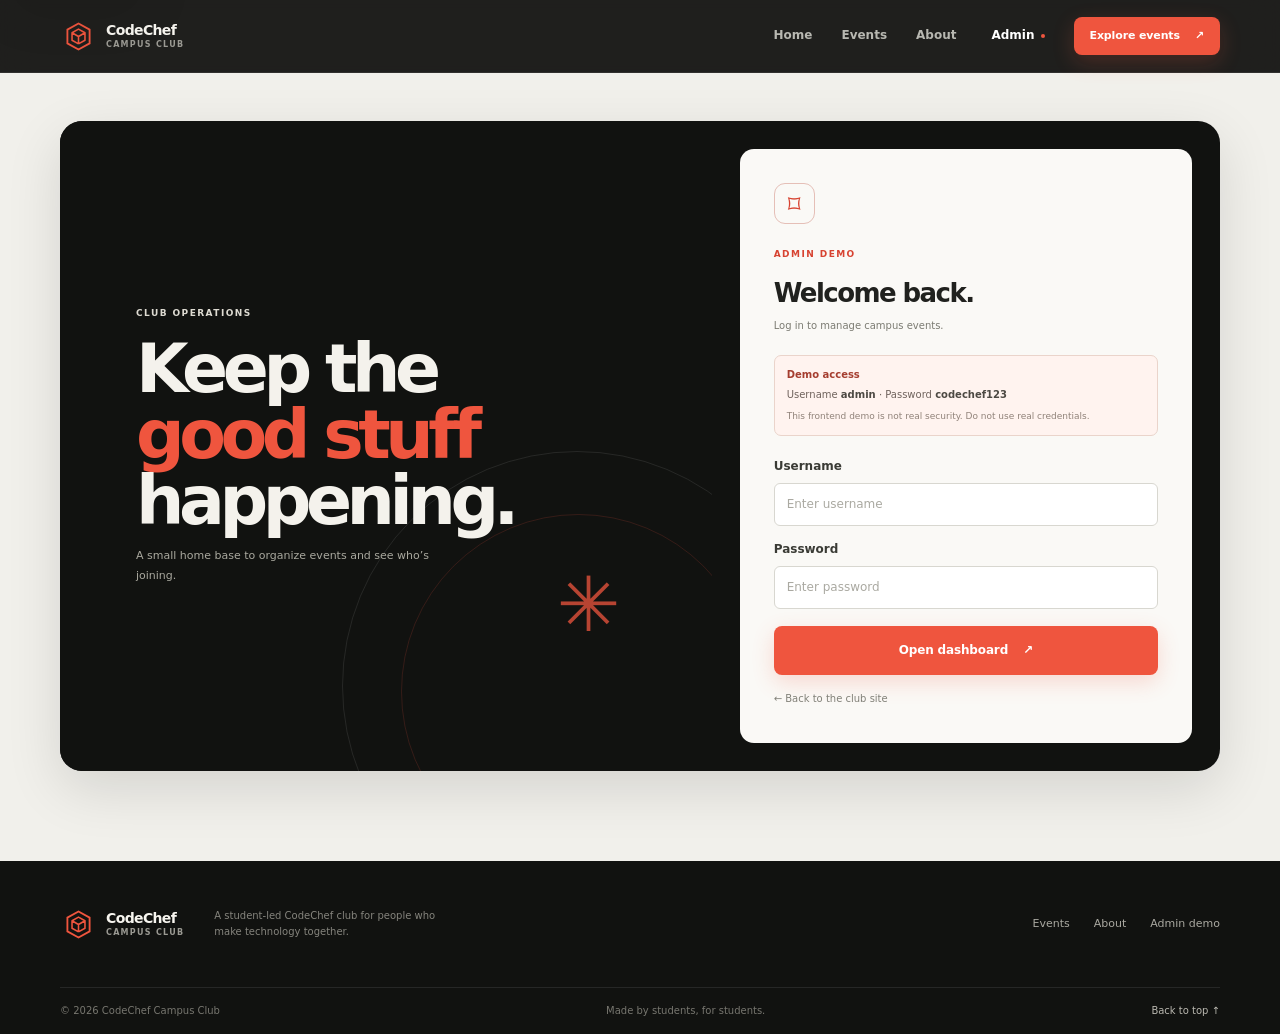
==== admin.html @ 692e419b "Everything Done" ====
<!doctype html>
<html lang="en">
  <head>
    <meta charset="utf-8" />
    <meta name="viewport" content="width=device-width, initial-scale=1" />
    <meta name="theme-color" content="#111210" />
    <meta name="description" content="Frontend demo dashboard for managing campus club events and registrations." />
    <title>Admin demo — CodeChef Campus Club</title>
    <link rel="stylesheet" href="style.css" />
    <script src="script.js" defer></script>
  </head>
  <body data-page="admin">
    <a class="skip-link" href="#main">Skip to content</a>
    <header class="site-header">
      <nav class="nav-shell" aria-label="Main navigation">
        <a class="brand" href="index.html" aria-label="CodeChef Campus Club home"><span class="brand-symbol" aria-hidden="true"><svg viewBox="0 0 40 40" fill="none"><path d="M8 12.5 20 6l12 6.5v15L20 34l-12-6.5v-15Z" stroke="currentColor" stroke-width="2"/><path d="m13 16 7-4 7 4-7 4-7-4Zm0 0v8l7 4m7-12v8l-7 4m0-8v8" stroke="currentColor" stroke-width="1.7" stroke-linejoin="round"/></svg></span><span class="brand-name">CodeChef<span>Campus Club</span></span></a>
        <button class="menu-toggle" type="button" aria-label="Open navigation" aria-expanded="false" aria-controls="primary-nav"><span></span><span></span></button>
        <div class="nav-menu" id="primary-nav"><a class="nav-link" href="index.html">Home</a><a class="nav-link" href="events.html">Events</a><a class="nav-link" href="index.html#about">About</a><a class="nav-link nav-admin" href="admin.html" aria-current="page">Admin</a><a class="button button-small button-red" href="events.html">Explore events <span aria-hidden="true">↗</span></a></div>
      </nav>
    </header>

    <main id="main" class="admin-main">
      <section class="admin-login page-width" id="admin-login">
        <div class="login-art"><span class="eyebrow">CLUB OPERATIONS</span><h1>Keep the<br /><em>good stuff</em><br />happening.</h1><p>A small home base to organize events and see who’s joining.</p><div class="login-outline" aria-hidden="true">✳</div></div>
        <div class="login-card"><span class="login-lock" aria-hidden="true">⌑</span><span class="eyebrow eyebrow-light">ADMIN DEMO</span><h2>Welcome back.</h2><p>Log in to manage campus events.</p><div class="demo-note"><strong>Demo access</strong><span>Username <b>admin</b> · Password <b>codechef123</b></span><small>This frontend demo is not real security. Do not use real credentials.</small></div><form id="admin-login-form" novalidate><div class="form-field"><label for="admin-username">Username</label><input id="admin-username" name="username" type="text" autocomplete="username" placeholder="Enter username" required aria-describedby="admin-username-error" /><small class="field-error" id="admin-username-error"></small></div><div class="form-field"><label for="admin-password">Password</label><input id="admin-password" name="password" type="password" autocomplete="current-password" placeholder="Enter password" required aria-describedby="admin-password-error" /><small class="field-error" id="admin-password-error"></small></div><div class="login-error" id="login-error" role="alert" hidden>Those details don’t match. Try the demo credentials above.</div><button class="button button-red form-submit" type="submit">Open dashboard <span aria-hidden="true">↗</span></button></form><a class="login-back" href="index.html">← Back to the club site</a></div>
      </section>

      <section class="dashboard page-width" id="admin-dashboard" hidden>
        <div class="dashboard-top"><div><span class="eyebrow">CLUB OPERATIONS / 01</span><h1>Dashboard<span class="dashboard-period">.</span></h1><p>Events and registrations stay in this browser.</p></div><button class="button button-outline logout-button" type="button" id="logout-button">Log out <span aria-hidden="true">↗</span></button></div>
        <div class="stat-cards" id="dashboard-stats"><article class="stat-card"><span>Total events</span><strong data-stat="events">0</strong><i>↗</i></article><article class="stat-card"><span>Total registrations</span><strong data-stat="registrations">0</strong><i>◉</i></article><article class="stat-card"><span>Upcoming events</span><strong data-stat="upcoming">0</strong><i>◷</i></article><article class="stat-card stat-card-featured"><span>Featured event</span><strong data-stat="featured">None</strong><i>✳</i></article></div>

        <section class="admin-panel event-editor-panel" aria-labelledby="event-editor-title"><div class="panel-heading"><div><span class="eyebrow eyebrow-light">EVENT BUILDER</span><h2 id="event-editor-title">Add an event<span>.</span></h2><p>Give the next club idea a date and a place.</p></div><span class="panel-index">01 / 02</span></div><form id="event-form" novalidate><input type="hidden" id="editing-event-id" /><div class="event-form-grid"><div class="form-field"><label for="event-name">Event name <span>*</span></label><input id="event-name" name="name" type="text" maxlength="80" placeholder="e.g. CodeSprint 2026" required aria-describedby="event-name-error" /><small class="field-error" id="event-name-error"></small></div><div class="form-field"><label for="event-category">Category <span>*</span></label><select id="event-category" name="category" required aria-describedby="event-category-error"><option value="">Choose a category</option><option value="Coding">Coding</option><option value="Hackathon">Hackathon</option><option value="Workshop">Workshop</option><option value="Competition">Competition</option><option value="Seminar">Seminar</option><option value="Other">Other</option></select><small class="field-error" id="event-category-error"></small></div><div class="form-field"><label for="event-date">Date <span>*</span></label><input id="event-date" name="date" type="date" required aria-describedby="event-date-error" /><small class="field-error" id="event-date-error"></small></div><div class="form-field"><label for="event-time">Time <span>*</span></label><input id="event-time" name="time" type="text" maxlength="50" placeholder="10:00 AM – 1:00 PM" required aria-describedby="event-time-error" /><small class="field-error" id="event-time-error"></small></div><div class="form-field event-field-wide"><label for="event-venue">Venue <span>*</span></label><input id="event-venue" name="venue" type="text" maxlength="100" placeholder="e.g. Innovation Lab, Block B" required aria-describedby="event-venue-error" /><small class="field-error" id="event-venue-error"></small></div><div class="form-field event-field-wide"><label for="event-description">Description <span>*</span></label><textarea id="event-description" name="description" rows="3" maxlength="360" placeholder="What will students learn, build or experience?" required aria-describedby="event-description-error"></textarea><small class="field-error" id="event-description-error"></small></div></div><label class="checkbox-field" for="event-featured"><input id="event-featured" name="featured" type="checkbox" /><span class="fake-check" aria-hidden="true"></span><span><strong>Feature this event</strong><small>Give it a spotlight on the homepage.</small></span></label><div class="editor-actions"><button class="button button-red" id="event-submit-button" type="submit">Add event <span aria-hidden="true">↗</span></button><button class="button button-muted" id="cancel-edit-button" type="button" hidden>Cancel edit</button></div></form></section>

        <section class="admin-panel management-panel" aria-labelledby="manage-events-title"><div class="panel-heading panel-heading-row"><div><span class="eyebrow eyebrow-light">UP NEXT</span><h2 id="manage-events-title">Events<span>.</span></h2></div><span class="panel-index">02 / 02</span></div><div class="management-list" id="admin-event-list"></div></section>

        <section class="admin-panel registrations-panel" aria-labelledby="registrations-title"><div class="panel-heading panel-heading-row"><div><span class="eyebrow eyebrow-light">THE PEOPLE SHOWING UP</span><h2 id="registrations-title">Registrations<span>.</span></h2></div><span class="panel-index" id="registration-total">0 STUDENTS</span></div><div class="registration-filters"><div class="search-field admin-search"><span aria-hidden="true">⌕</span><label class="visually-hidden" for="registration-search">Search students and registrations</label><input id="registration-search" type="search" placeholder="Name, email, college, event or ID" autocomplete="off" /></div><div class="select-field"><label class="visually-hidden" for="registration-event-filter">Filter registrations by event</label><select id="registration-event-filter"><option value="all">All events</option></select></div></div><div class="table-scroll"><table class="registration-table"><thead><tr><th>Registration ID</th><th>Student</th><th>Email</th><th>College</th><th>Year</th><th>Phone</th><th>Event</th><th>Registered</th></tr></thead><tbody id="registration-rows"></tbody></table><div class="table-empty" id="registration-empty" hidden></div></div></section>
      </section>
    </main>

    <dialog class="confirm-dialog" id="delete-dialog" aria-labelledby="delete-title"><span class="dialog-alert-mark" aria-hidden="true">!</span><span class="eyebrow eyebrow-light">TAKE A MOMENT</span><h2 id="delete-title">Delete this event?</h2><p id="delete-description">Are you sure you want to delete this event?</p><div class="dialog-actions"><button class="button button-muted" type="button" data-cancel-delete>Cancel</button><button class="button button-red" type="button" id="confirm-delete">Delete event</button></div></dialog>
    <footer class="site-footer"><div class="page-width footer-main"><a class="brand" href="index.html"><span class="brand-symbol" aria-hidden="true"><svg viewBox="0 0 40 40" fill="none"><path d="M8 12.5 20 6l12 6.5v15L20 34l-12-6.5v-15Z" stroke="currentColor" stroke-width="2"/><path d="m13 16 7-4 7 4-7 4-7-4Zm0 0v8l7 4m7-12v8l-7 4m0-8v8" stroke="currentColor" stroke-width="1.7" stroke-linejoin="round"/></svg></span><span class="brand-name">CodeChef<span>Campus Club</span></span></a><p>A student-led CodeChef club for people who make technology together.</p><div class="footer-links"><a href="events.html">Events</a><a href="index.html#about">About</a><a href="admin.html">Admin demo</a></div></div><div class="page-width footer-bottom"><span>© <span data-current-year>2026</span> CodeChef Campus Club</span><span>Made by students, for students.</span><a href="#main">Back to top ↑</a></div></footer>
    <div class="toast" id="toast" role="status" aria-live="polite" hidden></div>
  </body>
</html>
---- style.css ----
:root {
  --bg: #f1f0eb;
  --paper: #faf9f6;
  --white: #fffefa;
  --ink: #111210;
  --ink-soft: #1b1c19;
  --ink-card: #22231f;
  --text: #20211e;
  --muted: #787970;
  --muted-light: #a6a59e;
  --line: #ddddd5;
  --line-dark: rgba(255, 255, 255, .12);
  --red: #ef553e;
  --red-dark: #d74331;
  --red-pale: #fae8e3;
  --green: #75ae77;
  --radius-sm: 8px;
  --radius-md: 14px;
  --radius-lg: 22px;
  --radius-pill: 999px;
  --space-1: 8px;
  --space-2: 16px;
  --space-3: 24px;
  --space-4: 40px;
  --space-5: 64px;
  --shadow: 0 18px 55px rgba(10, 12, 10, .12);
  --transition: 180ms ease;
  --width: 1160px;
  --font: "Inter", "Aptos", "Segoe UI", system-ui, -apple-system, BlinkMacSystemFont, sans-serif;
}

*,
*::before,
*::after { box-sizing: border-box; }

html { scroll-behavior: smooth; scroll-padding-top: 86px; }
body { min-width: 320px; margin: 0; overflow-x: hidden; background: var(--bg); color: var(--text); font-family: var(--font); font-size: 14px; line-height: 1.65; -webkit-font-smoothing: antialiased; text-rendering: optimizeLegibility; }
button, input, select, textarea { font: inherit; }
button, a { -webkit-tap-highlight-color: transparent; }
a { color: inherit; text-decoration: none; }
button { color: inherit; }
svg { display: block; max-width: 100%; }
::selection { background: rgba(239,85,62,.22); }
[hidden] { display: none !important; }

.page-width { width: min(var(--width), calc(100% - 64px)); margin-inline: auto; }
.visually-hidden { position: absolute; width: 1px; height: 1px; overflow: hidden; clip: rect(0,0,0,0); white-space: nowrap; clip-path: inset(50%); }
.skip-link { position: fixed; z-index: 200; top: 10px; left: 10px; padding: 10px 14px; transform: translateY(-150%); border-radius: var(--radius-sm); background: var(--white); color: var(--ink); box-shadow: var(--shadow); }
.skip-link:focus { transform: translateY(0); }

.site-header { position: sticky; z-index: 100; top: 0; border-bottom: 1px solid rgba(255,255,255,.08); background: rgba(17,18,16,.94); color: var(--white); backdrop-filter: blur(16px); -webkit-backdrop-filter: blur(16px); }
.nav-shell { display: flex; width: min(var(--width), calc(100% - 64px)); height: 72px; align-items: center; justify-content: space-between; margin-inline: auto; }
.brand { display: inline-flex; flex: 0 0 auto; align-items: center; gap: 9px; }
.brand-symbol { display: grid; width: 37px; height: 37px; place-items: center; color: var(--red); }
.brand-symbol svg { width: 100%; height: 100%; }
.brand-name { display: flex; flex-direction: column; color: #f7f5ef; font-size: 14px; font-weight: 760; letter-spacing: -.045em; line-height: 1.03; }
.brand-name span { margin-top: 4px; color: #9b9a93; font-size: 8px; font-weight: 580; letter-spacing: .16em; text-transform: uppercase; }
.nav-menu { display: flex; align-items: center; gap: 29px; }
.nav-link { color: #b8b8b1; font-size: 11px; font-weight: 590; transition: color var(--transition); }
.nav-link:hover, .nav-link[aria-current="page"] { color: #fff; }
.nav-link[aria-current="page"]::after { display: inline-block; width: 4px; height: 4px; margin-left: 6px; border-radius: 50%; background: var(--red); content: ""; vertical-align: middle; }
.menu-toggle { display: none; }
.nav-admin { margin-left: 6px; }

.button { display: inline-flex; min-height: 49px; align-items: center; justify-content: center; gap: 15px; padding: 0 19px; border: 1px solid transparent; border-radius: var(--radius-sm); cursor: pointer; font-size: 11px; font-weight: 720; letter-spacing: -.012em; transition: transform var(--transition), background var(--transition), border-color var(--transition), box-shadow var(--transition), color var(--transition); }
.button:hover { transform: translateY(-2px); }
.button:active { transform: translateY(0); }
.button:focus-visible, a:focus-visible, .menu-toggle:focus-visible, .dialog-close:focus-visible { outline: 3px solid rgba(239,85,62,.55); outline-offset: 4px; }
.button-red { background: var(--red); color: #fff; box-shadow: 0 7px 22px rgba(239,85,62,.2); }
.button-red:hover { background: #fb624a; box-shadow: 0 10px 25px rgba(239,85,62,.3); }
.button-outline { border-color: rgba(255,255,255,.25); background: transparent; color: #f9f7f1; }
.button-outline:hover { border-color: rgba(255,255,255,.55); background: rgba(255,255,255,.06); }
.button-small { min-height: 38px; padding-inline: 15px; font-size: 10px; }
.button-muted { border-color: #d9d7cf; background: #f0efe9; color: #45463f; }
.button-muted:hover { border-color: #b7b5ac; background: #e9e7e0; }
.button-danger-ghost { border-color: #e5c5bd; background: transparent; color: #b33b2c; }
.button-danger-ghost:hover { border-color: #cf6958; background: #fff4f1; }

.home-hero { position: relative; min-height: 640px; overflow: hidden; background: var(--ink); color: #f8f7f1; }
.hero-grid { position: absolute; inset: 0; opacity: .19; background-image: linear-gradient(rgba(255,255,255,.045) 1px, transparent 1px), linear-gradient(90deg, rgba(255,255,255,.045) 1px, transparent 1px); background-size: 54px 54px; mask-image: linear-gradient(90deg, #000, #000 60%, transparent 93%); }
.hero-aura { position: absolute; top: 4%; right: -8%; width: 670px; height: 670px; border-radius: 50%; background: radial-gradient(circle, rgba(239,85,62,.13), transparent 68%); pointer-events: none; }
.hero-content { position: relative; z-index: 1; display: grid; min-height: 590px; grid-template-columns: 1.05fr .95fr; align-items: center; gap: 25px; padding-top: 54px; padding-bottom: 70px; }
.hero-copy { max-width: 590px; }
.eyebrow { display: inline-flex; align-items: center; gap: 9px; color: #dedbd2; font-size: 9px; font-weight: 740; letter-spacing: .16em; line-height: 1.5; text-transform: uppercase; }
.eyebrow i, .pulse-dot, .selected-label i { width: 7px; height: 7px; flex: 0 0 auto; border-radius: 50%; background: var(--red); box-shadow: 0 0 0 4px rgba(239,85,62,.13); }
.eyebrow-light { color: var(--red-dark); }
.home-hero h1, .page-hero h1 { margin: 22px 0 18px; font-size: clamp(62px, 7.7vw, 91px); font-weight: 760; letter-spacing: -.083em; line-height: .94; }
.home-hero h1 em, .page-hero h1 em, .register-aside h1 em, .login-art h1 em, .registration-success h2 em { color: var(--red); font-style: normal; }
.hero-copy > p { max-width: 450px; margin: 0; color: #aaa9a2; font-size: 14px; line-height: 1.85; }
.hero-actions { display: flex; flex-wrap: wrap; gap: 10px; margin-top: 27px; }
.hero-meta { display: flex; flex-wrap: wrap; gap: 22px; margin-top: 36px; color: #88877f; font-size: 9px; }
.hero-meta span { display: inline-flex; align-items: center; gap: 9px; }
.pulse-dot { width: 5px; height: 5px; box-shadow: none; }
.hero-visual { position: relative; display: grid; min-height: 450px; place-items: center; }
.visual-orbit { position: absolute; border: 1px solid rgba(255,255,255,.09); border-radius: 50%; transform: rotate(-23deg); }
.orbit-a { width: 440px; height: 265px; }.orbit-b { width: 530px; height: 330px; border-color: rgba(255,255,255,.05); transform: rotate(18deg); }
.visual-core { position: relative; display: grid; width: 218px; height: 218px; place-items: center; border: 1px solid rgba(255,255,255,.14); border-radius: 50%; background: radial-gradient(circle at 45% 42%, #292a25, #181916 67%); box-shadow: 0 35px 90px rgba(0,0,0,.28), 0 0 48px rgba(239,85,62,.06); }
.core-ring { position: absolute; inset: 15px; border: 1px dashed rgba(255,255,255,.14); border-radius: 50%; }
.core-cube { width: 118px; color: #a8a69e; }
.visual-label { position: absolute; z-index: 2; display: inline-flex; align-items: center; gap: 8px; padding: 9px 12px; border: 1px solid rgba(255,255,255,.13); border-radius: 5px; background: rgba(25,26,23,.92); color: #d0cec6; font-size: 8px; font-weight: 700; letter-spacing: .12em; }
.label-top { top: 13%; left: 10%; }.label-bottom { right: 6%; bottom: 14%; }
.label-dot { width: 6px; height: 6px; border-radius: 50%; background: var(--green); }
.label-icon { color: var(--red); font-size: 15px; }
.visual-code { position: absolute; color: #e88b78; font-family: ui-monospace, SFMono-Regular, Consolas, monospace; font-size: 9px; }
.code-one { top: 27%; right: 2%; transform: rotate(7deg); }.code-two { bottom: 25%; left: 5%; color: #8f9c85; transform: rotate(-8deg); }
.hero-foot { position: absolute; right: 0; bottom: 0; left: 0; display: flex; min-height: 49px; align-items: center; justify-content: space-between; border-top: 1px solid rgba(255,255,255,.1); color: #85847d; font-size: 8px; letter-spacing: .09em; }
.hero-foot a { color: #d1cfc8; letter-spacing: normal; }.hero-foot a span { margin-left: 8px; color: var(--red); }

.section-light { background: var(--bg); }
.section-dark { background: #171815; color: #f3f1eb; }
.home-intro { padding: 105px 0 83px; }
.intro-layout { display: grid; grid-template-columns: .9fr 1.1fr; gap: clamp(60px, 11vw, 145px); }
.intro-heading h2, .section-heading h2, .join-layout h2 { margin: 18px 0 0; font-size: clamp(42px, 5vw, 61px); font-weight: 735; letter-spacing: -.072em; line-height: 1.03; }
.intro-heading h2 span, .section-heading h2 span, .join-layout h2 span { color: #9b9a92; }
.intro-copy > p { margin: 0 0 14px; color: #65665e; font-size: 13px; line-height: 1.9; }
.text-link { display: inline-flex; align-items: center; gap: 10px; margin-top: 11px; color: var(--text); font-size: 10px; font-weight: 730; transition: gap var(--transition), color var(--transition); }
.text-link:hover { gap: 14px; color: var(--red-dark); }.text-link span { color: var(--red); font-size: 14px; }
.values-row { display: grid; grid-template-columns: repeat(3,1fr); margin-top: 70px; border-top: 1px solid var(--line); }
.values-row > div { position: relative; display: flex; min-height: 93px; flex-direction: column; justify-content: center; padding-left: 48px; }
.values-row > div + div { border-left: 1px solid var(--line); }
.value-number { position: absolute; top: 23px; left: 0; color: var(--red-dark); font-family: ui-monospace, SFMono-Regular, Consolas, monospace; font-size: 9px; }
.values-row > div + div .value-number { left: 23px; }
.values-row strong { font-size: 12px; font-weight: 700; }.values-row > div > span:last-child { color: var(--muted); font-size: 9px; }

.home-events { padding: 104px 0 88px; }
.section-heading { display: flex; align-items: flex-end; justify-content: space-between; gap: 25px; margin-bottom: 43px; }
.section-heading h2 { margin-bottom: 0; }.section-heading h2 span { color: #8f8f86; }
.text-link-light { margin-bottom: 7px; color: #eae8e1; }.text-link-light:hover { color: #fff; }
.featured-event { display: grid; min-height: 324px; grid-template-columns: .72fr 1.28fr; overflow: hidden; border: 1px solid rgba(255,255,255,.13); border-radius: var(--radius-lg); background: #20211d; }
.featured-art { position: relative; display: grid; min-height: 280px; place-items: center; overflow: hidden; background: #282923; }
.featured-art::before, .featured-art::after { position: absolute; width: 290px; height: 290px; border: 1px solid rgba(255,255,255,.08); border-radius: 50%; content: ""; }
.featured-art::after { width: 210px; height: 210px; border-color: rgba(239,85,62,.25); }
.featured-art-kicker { position: absolute; z-index: 2; top: 29px; left: 29px; color: #afaea6; font-size: 8px; font-weight: 720; letter-spacing: .14em; line-height: 1.6; }
.featured-art-symbol { position: relative; z-index: 1; color: var(--red); font-family: ui-monospace, SFMono-Regular, Consolas, monospace; font-size: 68px; font-weight: 450; letter-spacing: -.12em; }
.featured-art-date { position: absolute; right: 24px; bottom: 22px; color: #9e9c94; font-size: 8px; font-weight: 680; letter-spacing: .13em; }
.featured-copy { align-self: center; padding: 33px clamp(24px, 4vw, 52px); }
.featured-copy > .eyebrow { color: #e87867; font-size: 8px; }.category-pill { display: inline-flex; align-items: center; min-height: 22px; padding: 0 9px; border: 1px solid rgba(239,85,62,.26); border-radius: var(--radius-pill); background: rgba(239,85,62,.08); color: #f0806e; font-size: 8px; font-weight: 720; letter-spacing: .04em; }
.featured-copy > .category-pill { margin-left: 5px; vertical-align: 1px; }
.featured-copy h3 { margin: 14px 0 7px; color: #f5f3ed; font-size: clamp(24px, 3vw, 34px); font-weight: 720; letter-spacing: -.06em; line-height: 1.1; }
.featured-copy > p { max-width: 520px; margin: 0; color: #a9a89f; font-size: 11px; line-height: 1.8; }
.featured-facts { display: flex; flex-wrap: wrap; gap: 21px 35px; margin: 20px 0 20px; }
.featured-facts span { display: flex; flex-direction: column; gap: 3px; }.featured-facts small { color: #88877e; font-size: 7px; font-weight: 700; letter-spacing: .13em; }.featured-facts strong { color: #e3e1d9; font-size: 9px; font-weight: 600; }
.featured-copy .button { min-height: 42px; }
.events-grid { display: grid; grid-template-columns: repeat(3, minmax(0,1fr)); gap: 16px; }
.home-events .events-grid { margin-top: 18px; }
.event-card { display: flex; min-width: 0; min-height: 278px; flex-direction: column; padding: 21px; border: 1px solid var(--line-dark); border-radius: var(--radius-md); background: var(--ink-card); transition: transform var(--transition), border-color var(--transition), box-shadow var(--transition); }
.event-card:hover { transform: translateY(-4px); border-color: rgba(239,85,62,.48); box-shadow: 0 14px 35px rgba(0,0,0,.16); }
.event-card-top { display: flex; align-items: flex-start; justify-content: space-between; gap: 12px; }
.event-date-block { display: flex; min-width: 37px; flex-direction: column; align-items: flex-start; color: #e5e3dc; line-height: 1.05; }
.event-date-block strong { font-size: 19px; font-weight: 730; letter-spacing: -.06em; }.event-date-block small { margin-top: 4px; color: #a2a097; font-size: 8px; font-weight: 700; letter-spacing: .12em; }
.event-card h3 { margin: 20px 0 7px; color: #f2f0e9; font-size: 16px; font-weight: 680; letter-spacing: -.035em; }
.event-card > p { display: -webkit-box; overflow: hidden; margin: 0; color: #aaa99f; font-size: 11px; line-height: 1.7; -webkit-box-orient: vertical; -webkit-line-clamp: 3; }
.event-card-info { display: flex; flex-direction: column; gap: 6px; margin-top: auto; padding-top: 17px; color: #a5a39b; font-size: 10px; }
.event-card-info span { display: inline-flex; min-width: 0; align-items: center; gap: 7px; overflow-wrap: anywhere; }.event-card-info i { color: #e77c6b; font-size: 12px; font-style: normal; }
.event-card-actions { display: flex; align-items: center; justify-content: space-between; gap: 12px; margin-top: 15px; padding-top: 12px; border-top: 1px solid rgba(255,255,255,.1); }
.card-link, .card-register { display: inline-flex; align-items: center; gap: 7px; padding: 0; border: 0; background: none; color: #c2c0b9; cursor: pointer; font-size: 9px; font-weight: 650; transition: color var(--transition); }
.card-link:hover { color: #fff; }.card-link span, .card-register span { color: var(--red); font-size: 12px; }.card-register { color: #f17c68; }.card-register:hover { color: #ff9b8a; }
.events-bottom { display: flex; align-items: center; justify-content: space-between; margin-top: 28px; color: #88877f; font-size: 9px; }.events-bottom a { color: #e4e1d9; font-weight: 650; }.events-bottom a span { margin-left: 6px; color: var(--red); }
.empty-state { display: flex; min-height: 190px; grid-column: 1 / -1; flex-direction: column; align-items: center; justify-content: center; padding: 28px; border: 1px dashed rgba(255,255,255,.17); border-radius: var(--radius-md); color: #eeeae2; text-align: center; }
.empty-state > span { margin-bottom: 8px; color: var(--red); font-size: 24px; }.empty-state strong { font-size: 13px; font-weight: 700; }.empty-state p { max-width: 390px; margin: 5px 0 0; color: #9c9a92; font-size: 10px; }
.section-light .empty-state { border-color: var(--line); color: var(--text); }.section-light .empty-state p { color: var(--muted); }

.join-section { position: relative; overflow: hidden; padding: 91px 0; }
.join-layout { position: relative; display: grid; grid-template-columns: 1fr .75fr 115px; align-items: center; gap: 50px; }
.join-layout h2 { font-size: clamp(38px, 4.5vw, 54px); }.join-layout > div:nth-child(2) p { max-width: 340px; margin: 0 0 19px; color: #6e6f67; font-size: 11px; line-height: 1.9; }.join-layout .button { min-height: 42px; }
.join-mark { display: grid; width: 92px; height: 92px; place-items: center; border: 1px solid #d8d6ce; border-radius: 50%; color: var(--red); font-size: 43px; }

.site-footer { background: #111210; color: #efede7; }
.footer-main { display: flex; min-height: 126px; align-items: center; gap: 22px; padding-block: 26px; }
.footer-main > p { max-width: 250px; margin: 0 0 0 8px; color: #85847d; font-size: 9px; }
.footer-links { display: flex; gap: 24px; margin-left: auto; }.footer-links a { color: #aaa9a1; font-size: 9px; transition: color var(--transition); }.footer-links a:hover { color: #fff; }
.footer-bottom { display: flex; min-height: 47px; align-items: center; justify-content: space-between; gap: 15px; border-top: 1px solid rgba(255,255,255,.09); color: #77766f; font-size: 8px; }.footer-bottom a { color: #bab8b0; }

.page-hero { position: relative; isolation: isolate; display: flex; min-height: 335px; align-items: center; justify-content: space-between; gap: 30px; overflow: hidden; color: #f7f5ef; }
.page-hero::before { position: absolute; z-index: -1; inset: 0 auto 0 50%; width: 100vw; transform: translateX(-50%); background: var(--ink); content: ""; }
.page-hero > div:first-child { max-width: 650px; padding-block: 49px; }
.page-hero h1 { margin: 15px 0 11px; font-size: clamp(52px, 7vw, 75px); }.page-hero > div:first-child > p { max-width: 420px; margin: 0; color: #aaa9a2; font-size: 12px; line-height: 1.8; }
.page-hero-side { display: flex; align-items: center; gap: 13px; padding-right: 10px; color: #898880; font-size: 8px; font-weight: 700; letter-spacing: .13em; line-height: 1.5; }
.hero-side-mark { color: var(--red); font-size: 37px; }
.events-page-content { min-height: 520px; padding: 38px 0 104px; }
.filter-bar, .registration-filters { display: flex; align-items: center; gap: 11px; margin-bottom: 22px; }
.search-field, .select-field { display: flex; min-width: 0; min-height: 44px; align-items: center; gap: 10px; padding: 0 13px; border: 1px solid #dbd9d2; border-radius: var(--radius-sm); background: #fbfaf7; transition: border-color var(--transition), box-shadow var(--transition); }
.search-field:focus-within, .select-field:focus-within { border-color: var(--red); box-shadow: 0 0 0 3px rgba(239,85,62,.11); }
.search-field > span { color: #828178; font-size: 19px; line-height: 1; }
.search-field input { width: 100%; min-width: 0; border: 0; outline: 0; background: transparent; color: var(--text); font-size: 11px; }.search-field input::placeholder { color: #96958d; }
.select-field { padding-right: 10px; }.select-field select { min-width: 144px; border: 0; outline: 0; background: transparent; color: #44453e; cursor: pointer; font-size: 11px; }
.filter-bar > .search-field { width: min(420px, 100%); }.result-count { margin-left: auto; color: #85847c; font-size: 9px; }
.events-page-grid { gap: 16px; }.events-page-grid .event-card { min-height: 302px; border-color: #dedcd5; background: var(--white); box-shadow: 0 6px 20px rgba(20,20,17,.025); }.events-page-grid .event-card:hover { border-color: rgba(239,85,62,.55); box-shadow: 0 14px 35px rgba(20,20,17,.08); }
.events-page-grid .event-card h3 { color: var(--text); }.events-page-grid .event-card > p { color: #73746c; }.events-page-grid .event-date-block { color: var(--text); }.events-page-grid .event-date-block small { color: #838279; }.events-page-grid .category-pill { border-color: #f1c9c1; background: #fff3ef; color: #b54737; }.events-page-grid .event-card-info { color: #77786f; }.events-page-grid .event-card-info i { color: var(--red-dark); }.events-page-grid .event-card-actions { border-color: #e9e7e1; }.events-page-grid .card-link { color: #55564e; }.events-page-grid .card-link:hover { color: var(--red-dark); }.events-page-grid .card-register { color: var(--red-dark); }

.event-dialog, .confirm-dialog { width: min(550px, calc(100% - 32px)); max-height: min(88vh, 760px); overflow: auto; padding: 34px; border: 1px solid rgba(255,255,255,.13); border-radius: var(--radius-lg); background: #20211d; color: #f3f1eb; box-shadow: var(--shadow); }
.event-dialog[open], .confirm-dialog[open] { animation: dialog-in 170ms ease both; }
.event-dialog::backdrop, .confirm-dialog::backdrop { background: rgba(10,11,10,.72); backdrop-filter: blur(3px); }
@keyframes dialog-in { from { opacity: 0; transform: translateY(9px) scale(.99); } to { opacity: 1; transform: translateY(0) scale(1); } }
.dialog-close { position: sticky; top: 0; float: right; display: grid; width: 34px; height: 34px; place-items: center; margin: -13px -12px 4px 12px; border: 1px solid rgba(255,255,255,.15); border-radius: 50%; background: #292a25; color: #eee; cursor: pointer; font-size: 21px; line-height: 1; }
.event-dialog .category-pill { clear: both; }.event-dialog h2 { clear: both; margin: 13px 0 8px; font-size: 31px; font-weight: 720; letter-spacing: -.06em; line-height: 1.12; }.dialog-event-description { margin: 0; color: #aaa99f; font-size: 11px; line-height: 1.8; }.dialog-facts { display: grid; gap: 13px; margin: 24px 0; padding-block: 19px; border-block: 1px solid rgba(255,255,255,.12); }.dialog-facts span { display: flex; justify-content: space-between; gap: 15px; }.dialog-facts small { color: #88877e; font-size: 8px; font-weight: 700; letter-spacing: .12em; }.dialog-facts strong { color: #e6e4dd; font-size: 10px; font-weight: 600; text-align: right; }

.register-main { min-height: 740px; padding: 55px 0 83px; background: var(--ink); color: #f6f4ee; }
.register-layout { display: grid; grid-template-columns: .8fr 1.2fr; align-items: start; gap: clamp(43px, 8vw, 104px); }
.register-aside { padding-top: 8px; }.back-link { display: inline-flex; align-items: center; gap: 9px; margin-bottom: 36px; color: #aaa9a1; font-size: 9px; }.back-link:hover { color: #fff; }.back-link span { color: var(--red); font-size: 13px; }
.register-aside h1 { margin: 17px 0 12px; font-size: clamp(55px, 6vw, 74px); font-weight: 750; letter-spacing: -.08em; line-height: .96; }.register-aside > p { max-width: 300px; margin: 0; color: #aaa9a1; font-size: 12px; }
.selected-event { margin-top: 34px; padding: 19px; border: 1px solid rgba(255,255,255,.13); border-radius: var(--radius-md); background: rgba(255,255,255,.035); }.selected-label { display: flex; align-items: center; gap: 8px; margin-bottom: 13px; color: #aaa79f; font-size: 7px; font-weight: 740; letter-spacing: .12em; }.selected-label i { width: 5px; height: 5px; box-shadow: none; }.selected-event .category-pill { margin-bottom: 1px; }.selected-event h2 { margin: 10px 0 6px; font-size: 19px; font-weight: 690; letter-spacing: -.04em; line-height: 1.2; }.selected-event > p { margin: 0; color: #aaa99f; font-size: 9px; line-height: 1.75; }.selected-fact { display: flex; justify-content: space-between; gap: 12px; margin-top: 12px; padding-top: 10px; border-top: 1px solid rgba(255,255,255,.1); }.selected-fact span { color: #85847c; font-size: 7px; font-weight: 700; letter-spacing: .1em; }.selected-fact strong { color: #e1dfd7; font-size: 8px; font-weight: 580; text-align: right; }
.local-note { display: flex; align-items: flex-start; gap: 10px; margin-top: 17px; color: #b2afa6; }.local-note > span { color: var(--red); }.local-note p { margin: 0; color: #89877f; font-size: 8px; line-height: 1.7; }.event-skeleton { height: 250px; border-radius: 8px; background: linear-gradient(110deg,rgba(255,255,255,.02),rgba(255,255,255,.065),rgba(255,255,255,.02)); background-size: 200% 100%; animation: shimmer 1.2s ease-in-out infinite; }
@keyframes shimmer { to { background-position: -200% 0; } }
.register-form-panel { padding: 34px clamp(22px, 4.1vw, 48px); border: 1px solid #e7e5de; border-radius: var(--radius-lg); background: var(--paper); color: var(--text); box-shadow: 0 25px 80px rgba(0,0,0,.2); }.form-panel-heading { margin-bottom: 27px; }.form-panel-heading h2 { margin: 8px 0 3px; font-size: clamp(23px, 3vw, 30px); font-weight: 735; letter-spacing: -.058em; }.form-panel-heading > p { margin: 0; color: #77786f; font-size: 10px; }
.field-row { display: grid; grid-template-columns: repeat(2,minmax(0,1fr)); gap: 13px; }.form-field { min-width: 0; margin-bottom: 14px; }.form-field label { display: block; margin-bottom: 6px; color: #3a3b35; font-size: 10px; font-weight: 700; }.form-field label span { color: var(--red-dark); }
.form-field input, .form-field select, .form-field textarea { display: block; width: 100%; min-height: 43px; padding: 0 12px; border: 1px solid #d8d7d0; border-radius: 6px; outline: 0; background: #fff; color: #282923; font-size: 11px; transition: border-color var(--transition), box-shadow var(--transition), background var(--transition); }.form-field textarea { min-height: 82px; padding-block: 10px; resize: vertical; }.form-field input::placeholder, .form-field textarea::placeholder { color: #aaa9a1; }.form-field select { padding-right: 27px; cursor: pointer; }.form-field input:focus, .form-field select:focus, .form-field textarea:focus { border-color: var(--red); box-shadow: 0 0 0 3px rgba(239,85,62,.12); }.form-field .field-invalid { border-color: #b63c30; background: #fffafa; }.field-error { display: block; margin-top: 4px; color: #af352a; font-size: 9px; line-height: 1.4; }.field-error:empty { display: none; }
.form-submit { width: 100%; margin-top: 3px; }.form-footnote { margin: 11px 0 0; color: #898980; font-size: 8px; line-height: 1.6; text-align: center; }.form-top-error, .login-error { margin: -9px 0 13px; padding: 9px 11px; border: 1px solid #e4bdb5; border-radius: 6px; background: #fff2ee; color: #a33629; font-size: 9px; }
.missing-event { padding: 17px 2px; }.missing-event h2 { margin: 12px 0 7px; font-size: 24px; letter-spacing: -.055em; line-height: 1.05; }.missing-event p { color: #aaa99f; font-size: 10px; }.missing-event .button { margin-top: 10px; }
.registration-success { animation: success-in 360ms ease both; }.success-check { display: grid; width: 45px; height: 45px; margin-bottom: 19px; place-items: center; border-radius: 50%; background: #e4f0e2; color: #458048; font-size: 23px; font-weight: 700; }.registration-success h2 { margin: 10px 0 7px; font-size: clamp(37px, 5vw, 54px); font-weight: 745; letter-spacing: -.07em; line-height: .98; }.registration-success h2 em { color: #88877e; }.success-lede { margin: 0; color: #72736b; font-size: 10px; }.success-ticket { margin: 23px 0 18px; padding: 17px; border: 1px solid #deddd5; border-radius: var(--radius-md); background: #fff; }.ticket-heading { display: flex; align-items: center; justify-content: space-between; gap: 10px; color: #818178; font-size: 7px; font-weight: 730; letter-spacing: .12em; }.confirmed-label { color: #568254; }.ticket-id { display: block; margin-top: 5px; color: var(--red-dark); font-family: ui-monospace, SFMono-Regular, Consolas, monospace; font-size: 24px; letter-spacing: .05em; }.ticket-rule { height: 1px; margin: 14px 0; background: repeating-linear-gradient(90deg,#e4e2db 0 5px,transparent 5px 9px); }.ticket-row { display: flex; justify-content: space-between; gap: 15px; margin-top: 9px; color: #83837a; font-size: 8px; }.ticket-row strong { max-width: 70%; overflow-wrap: anywhere; color: #33342f; font-size: 9px; font-weight: 680; text-align: right; }
@keyframes success-in { from { opacity: 0; transform: translateY(11px); } to { opacity: 1; transform: translateY(0); } }

.admin-main { min-height: 700px; padding: 48px 0 90px; background: var(--bg); }
.admin-login { display: grid; min-height: 585px; grid-template-columns: 1fr .78fr; overflow: hidden; border-radius: var(--radius-lg); background: var(--ink); color: #f4f2ec; box-shadow: var(--shadow); }
.login-art { position: relative; display: flex; min-height: 540px; flex-direction: column; justify-content: center; overflow: hidden; padding: clamp(32px, 6vw, 76px); background: var(--ink); }.login-art::before { position: absolute; right: -100px; bottom: -150px; width: 470px; height: 470px; border: 1px solid rgba(255,255,255,.09); border-radius: 50%; content: ""; }.login-art::after { position: absolute; right: -44px; bottom: -98px; width: 355px; height: 355px; border: 1px solid rgba(239,85,62,.16); border-radius: 50%; content: ""; }.login-art h1 { position: relative; z-index: 1; margin: 16px 0 12px; font-size: clamp(48px, 5.8vw, 68px); font-weight: 750; letter-spacing: -.08em; line-height: .97; }.login-art > p { position: relative; z-index: 1; max-width: 295px; margin: 0; color: #aaa99f; font-size: 11px; line-height: 1.8; }.login-outline { position: absolute; right: 14%; bottom: 16%; color: rgba(239,85,62,.75); font-size: 76px; }
.login-card { align-self: center; margin: 28px; padding: 34px; border-radius: var(--radius-md); background: var(--paper); color: var(--text); }.login-lock { display: grid; width: 41px; height: 41px; margin-bottom: 17px; place-items: center; border: 1px solid #e5bfb7; border-radius: 11px; color: var(--red-dark); font-size: 25px; }.login-card h2 { margin: 8px 0 3px; font-size: 26px; font-weight: 730; letter-spacing: -.06em; }.login-card > p { margin: 0; color: #7b7b72; font-size: 9px; }.demo-note { display: flex; flex-direction: column; gap: 3px; margin: 21px 0; padding: 11px 12px; border: 1px solid #ead4cb; border-radius: 7px; background: #fff3ef; color: #6f625c; font-size: 8px; }.demo-note strong { color: #a53d2f; font-size: 8px; }.demo-note b { color: #4d4943; font-weight: 700; }.demo-note small { margin-top: 3px; color: #908279; font-size: 7px; }.login-back { display: inline-block; margin-top: 16px; color: #818078; font-size: 8px; }.login-back:hover { color: var(--red-dark); }

.dashboard { padding-top: 14px; }.dashboard-top { display: flex; align-items: flex-end; justify-content: space-between; gap: 20px; margin-bottom: 27px; }.dashboard-top h1 { margin: 7px 0 1px; font-size: 44px; font-weight: 745; letter-spacing: -.07em; line-height: 1; }.dashboard-period, .panel-heading h2 span { color: var(--red); }.dashboard-top p { margin: 0; color: #77786f; font-size: 10px; }.logout-button { min-height: 37px; border-color: #d5d3cb; color: #42433d; font-size: 9px; }.logout-button:hover { border-color: #a9a69d; background: #e6e4dd; }
.stat-cards { display: grid; grid-template-columns: repeat(4,1fr); gap: 12px; margin-bottom: 18px; }.stat-card { position: relative; display: flex; min-height: 111px; flex-direction: column; justify-content: center; padding: 18px; border: 1px solid #e1dfd7; border-radius: var(--radius-md); background: var(--white); }.stat-card > span { color: #72736a; font-size: 9px; font-weight: 630; }.stat-card > strong { max-width: calc(100% - 28px); margin-top: 4px; overflow: hidden; color: #262722; font-size: 29px; font-weight: 730; letter-spacing: -.065em; text-overflow: ellipsis; white-space: nowrap; }.stat-card > i { position: absolute; top: 17px; right: 17px; color: var(--red-dark); font-size: 14px; font-style: normal; }.stat-card-featured > strong { font-size: 14px; letter-spacing: -.025em; }
.admin-panel { margin-top: 16px; padding: 27px; border: 1px solid #e0ded7; border-radius: var(--radius-md); background: var(--white); }.panel-heading { display: flex; align-items: flex-start; justify-content: space-between; gap: 20px; margin-bottom: 22px; }.panel-heading h2 { margin: 5px 0 2px; font-size: 23px; font-weight: 720; letter-spacing: -.06em; }.panel-heading > div > p { margin: 0; color: #77786f; font-size: 9px; }.panel-heading .eyebrow { font-size: 7px; }.panel-index { padding-top: 5px; color: #898980; font-family: ui-monospace, SFMono-Regular, Consolas, monospace; font-size: 8px; letter-spacing: .08em; }.panel-heading-row { align-items: center; margin-bottom: 18px; }.panel-heading-row h2 { margin-bottom: 0; }.panel-heading-row .panel-index { align-self: flex-start; }
.event-form-grid { display: grid; grid-template-columns: repeat(2,minmax(0,1fr)); gap: 0 15px; }.event-field-wide { grid-column: 1 / -1; }.checkbox-field { display: inline-flex; align-items: center; gap: 10px; margin: 1px 0 17px; cursor: pointer; }.checkbox-field input { position: absolute; width: 1px; height: 1px; opacity: 0; }.fake-check { display: grid; width: 17px; height: 17px; flex: 0 0 auto; place-items: center; border: 1px solid #c8c6be; border-radius: 4px; background: white; }.checkbox-field input:checked + .fake-check { border-color: var(--red); background: var(--red); }.checkbox-field input:checked + .fake-check::after { width: 8px; height: 5px; border-bottom: 2px solid white; border-left: 2px solid white; content: ""; transform: translateY(-1px) rotate(-45deg); }.checkbox-field input:focus-visible + .fake-check { outline: 3px solid rgba(239,85,62,.25); outline-offset: 2px; }.checkbox-field > span:last-child { display: flex; flex-direction: column; }.checkbox-field strong { color: #3e3f38; font-size: 9px; }.checkbox-field small { color: #828279; font-size: 8px; }.editor-actions { display: flex; align-items: center; gap: 9px; }.editor-actions .button { min-height: 42px; }.management-list { border-top: 1px solid #e7e5de; }.manage-event-row { display: grid; grid-template-columns: 45px minmax(0,1fr) auto; align-items: center; gap: 15px; padding: 15px 0; border-bottom: 1px solid #e7e5de; }.manage-event-date .event-date-block { color: var(--text); }.manage-event-date .event-date-block small { color: #77776f; }.manage-event-title { display: flex; flex-wrap: wrap; align-items: center; gap: 9px; }.manage-event-title h3 { margin: 0; font-size: 11px; font-weight: 710; }.featured-mini { color: var(--red-dark); font-size: 7px; font-weight: 730; letter-spacing: .08em; }.manage-event-main > p { display: flex; flex-wrap: wrap; align-items: center; gap: 8px; margin: 5px 0 0; color: #77786f; font-size: 8px; }.manage-event-main .category-pill { min-height: 18px; border-color: #efccc4; background: #fff4f0; color: #a64638; font-size: 7px; }.manage-event-actions { display: flex; gap: 6px; }.manage-event-actions .button { min-height: 31px; padding-inline: 10px; font-size: 8px; }
.registration-filters { margin-bottom: 14px; }.registration-filters > .search-field { width: min(390px,100%); }.registration-filters .select-field { margin-left: auto; }.registration-filters select { min-width: 180px; }.table-scroll { width: 100%; overflow-x: auto; border: 1px solid #e5e3dc; border-radius: 8px; }.registration-table { width: 100%; min-width: 950px; border-collapse: collapse; text-align: left; }.registration-table th { padding: 11px 12px; background: #f0efe9; color: #72736a; font-size: 8px; font-weight: 730; letter-spacing: .08em; text-transform: uppercase; white-space: nowrap; }.registration-table td { padding: 11px 12px; border-top: 1px solid #edebe5; color: #585950; font-size: 9px; white-space: nowrap; }.registration-table td strong { color: #292a25; font-weight: 680; }.registration-code { color: var(--red-dark); font-family: ui-monospace, SFMono-Regular, Consolas, monospace; font-weight: 680; }.table-empty { display: grid; min-height: 105px; place-items: center; padding: 20px; color: #797a71; font-size: 9px; text-align: center; }
.confirm-dialog { width: min(420px, calc(100% - 32px)); padding: 31px; }.dialog-alert-mark { display: grid; width: 35px; height: 35px; margin-bottom: 16px; place-items: center; border: 1px solid rgba(239,85,62,.35); border-radius: 50%; background: rgba(239,85,62,.1); color: #f17a66; font-weight: 700; }.confirm-dialog .eyebrow { color: #e67b68; font-size: 7px; }.confirm-dialog h2 { margin: 7px 0; font-size: 22px; letter-spacing: -.05em; }.confirm-dialog > p { color: #aaa99f; font-size: 9px; line-height: 1.7; }.dialog-actions { display: flex; justify-content: flex-end; gap: 8px; margin-top: 21px; }.confirm-dialog .button-muted { border-color: rgba(255,255,255,.17); background: transparent; color: #ddd; }.confirm-dialog .button-muted:hover { background: rgba(255,255,255,.08); }.confirm-dialog .button-red { min-height: 39px; }

.toast { position: fixed; z-index: 300; right: 22px; bottom: 22px; max-width: min(400px, calc(100% - 32px)); padding: 13px 16px; transform: translateY(12px); border: 1px solid rgba(255,255,255,.12); border-radius: 9px; background: #22231f; color: #f4f1e9; box-shadow: var(--shadow); font-size: 10px; opacity: 0; transition: opacity var(--transition), transform var(--transition); }.toast-visible { transform: translateY(0); opacity: 1; }
.reveal-item { opacity: 1; transform: none; }
.has-js .reveal-item { opacity: 0; transform: translateY(11px); transition: opacity 430ms ease, transform 430ms ease; }
.has-js .reveal-item.is-visible { opacity: 1; transform: translateY(0); }

@media (max-width: 980px) {
  :root { --width: 900px; }
  .page-width, .nav-shell { width: min(var(--width), calc(100% - 48px)); }
  .home-hero { min-height: 600px; }.hero-content { min-height: 550px; grid-template-columns: 1fr .82fr; }.home-hero h1 { font-size: clamp(58px, 7vw, 75px); }.hero-visual { min-height: 390px; }.orbit-a { width: 360px; height: 225px; }.orbit-b { width: 440px; height: 290px; }.visual-core { width: 190px; height: 190px; }.core-cube { width: 104px; }
  .intro-layout { gap: 65px; }.featured-event { grid-template-columns: .64fr 1.36fr; }.featured-art::before { width: 260px; height: 260px; }.featured-art::after { width: 195px; height: 195px; }
  .register-layout { gap: 42px; }.admin-login { grid-template-columns: 1fr .95fr; }.login-card { margin: 20px; padding: 26px; }
}

@media (max-width: 720px) {
  html { scroll-padding-top: 70px; }
  .page-width, .nav-shell { width: calc(100% - 40px); }
  .nav-shell { height: 68px; }
  .menu-toggle { position: relative; z-index: 2; display: flex; width: 41px; height: 41px; flex-direction: column; align-items: center; justify-content: center; gap: 6px; border: 1px solid rgba(255,255,255,.17); border-radius: 9px; background: transparent; cursor: pointer; }
  .menu-toggle span { width: 16px; height: 1.5px; background: #f3f1eb; transition: transform var(--transition); }
  .menu-toggle[aria-expanded="true"] span:first-child { transform: translateY(3.75px) rotate(45deg); }.menu-toggle[aria-expanded="true"] span:last-child { transform: translateY(-3.75px) rotate(-45deg); }
  .nav-menu { position: absolute; top: 67px; right: 0; left: 0; display: flex; visibility: hidden; flex-direction: column; align-items: stretch; gap: 0; padding: 8px 20px 19px; border-bottom: 1px solid rgba(255,255,255,.1); background: rgba(17,18,16,.99); opacity: 0; transform: translateY(-8px); transition: opacity var(--transition), transform var(--transition), visibility var(--transition); }
  .nav-menu.menu-open { visibility: visible; opacity: 1; transform: translateY(0); }.nav-link { padding: 12px 2px; border-bottom: 1px solid rgba(255,255,255,.07); }.nav-link[aria-current="page"]::after { margin-left: 7px; }.nav-admin { margin-left: 0; }.nav-menu .button { margin-top: 13px; }
  .home-hero { min-height: auto; }.hero-content { min-height: auto; grid-template-columns: 1fr; gap: 0; padding-top: 64px; padding-bottom: 58px; }.hero-copy { position: relative; z-index: 2; }.home-hero h1 { font-size: clamp(58px, 11vw, 78px); }.hero-copy > p { max-width: 460px; }.hero-visual { min-height: 335px; margin-top: 8px; }.orbit-a { width: min(390px, 88vw); height: 220px; }.orbit-b { width: min(465px, 99vw); height: 270px; }.visual-core { width: 184px; height: 184px; }.visual-label.label-top { left: 8%; }.label-bottom { right: 8%; }.code-one { right: 7%; }.code-two { left: 8%; }
  .hero-foot { width: calc(100% - 40px); min-height: 43px; }
  .home-intro, .home-events { padding-block: 77px; }.intro-layout { grid-template-columns: 1fr; gap: 24px; }.intro-heading h2, .section-heading h2 { font-size: clamp(42px, 8vw, 57px); }.intro-copy { max-width: 600px; }.values-row { margin-top: 48px; }.values-row > div { min-height: 86px; padding-left: 32px; }.values-row > div + div .value-number { left: 13px; }.values-row strong { font-size: 10px; }.values-row > div > span:last-child { font-size: 8px; }
  .section-heading { align-items: flex-start; flex-direction: column; gap: 14px; margin-bottom: 30px; }.featured-event { grid-template-columns: .65fr 1.35fr; }.featured-art { min-height: 305px; }.featured-art-kicker { top: 19px; left: 18px; }.featured-copy { padding: 24px 20px; }.featured-copy h3 { font-size: 25px; }.featured-facts { gap: 13px; }.featured-facts strong { font-size: 8px; }.events-grid { grid-template-columns: repeat(2,minmax(0,1fr)); }.event-card { padding: 17px; }.home-events .events-grid { gap: 11px; }.event-card h3 { font-size: 14px; }.event-card-info { font-size: 8px; }.event-card-actions { align-items: flex-start; flex-direction: column; gap: 7px; }.join-layout { grid-template-columns: 1fr 1fr; gap: 25px; }.join-mark { position: absolute; right: 0; bottom: 0; width: 57px; height: 57px; font-size: 26px; }.join-layout > div:nth-child(2) { padding-right: 45px; }.join-layout h2 { font-size: 40px; }
  .page-hero { min-height: 295px; }.page-hero h1 { font-size: 62px; }.page-hero-side { align-self: flex-end; margin-bottom: 47px; }.hero-side-mark { font-size: 28px; }.events-page-content { padding-top: 27px; }.filter-bar { flex-wrap: wrap; }.filter-bar > .search-field { flex: 1 1 100%; width: 100%; }.filter-bar .select-field { flex: 1 1 180px; }.filter-bar .select-field select { width: 100%; }.result-count { align-self: center; margin-left: auto; }.events-page-grid { grid-template-columns: repeat(2,minmax(0,1fr)); }
  .register-main { padding: 38px 0 64px; }.register-layout { grid-template-columns: 1fr; gap: 26px; }.register-aside h1 { font-size: 60px; }.back-link { margin-bottom: 23px; }.register-aside > p { max-width: 450px; }.selected-event { max-width: 590px; margin-top: 21px; }.selected-event > p { font-size: 10px; }.local-note { max-width: 500px; }
  .admin-main { padding-top: 29px; }.admin-login { grid-template-columns: 1fr; }.login-art { min-height: 330px; padding: 32px; }.login-art h1 { font-size: 53px; }.login-outline { right: 12%; bottom: 6%; font-size: 54px; }.login-card { width: min(100% - 32px, 470px); justify-self: center; margin: -15px 16px 20px; padding: 25px; }.dashboard { padding-top: 8px; }.stat-cards { grid-template-columns: repeat(2,minmax(0,1fr)); }.stat-card { min-height: 95px; padding: 14px; }.stat-card > strong { font-size: 25px; }.stat-card-featured > strong { font-size: 12px; }.admin-panel { padding: 21px; }.manage-event-row { grid-template-columns: 40px minmax(0,1fr); gap: 10px; }.manage-event-actions { grid-column: 2; }.manage-event-main > p { gap: 6px; }.registration-filters { flex-wrap: wrap; }.registration-filters > .search-field { width: 100%; }.registration-filters .select-field { width: 100%; margin-left: 0; }.registration-filters select { width: 100%; }
  .footer-main { flex-wrap: wrap; }.footer-main > p { max-width: 200px; }.footer-links { width: 100%; margin-left: 0; padding-top: 11px; border-top: 1px solid rgba(255,255,255,.08); }
}

@media (max-width: 480px) {
  .page-width, .nav-shell { width: calc(100% - 34px); }
  .home-hero h1 { font-size: clamp(49px, 13vw, 62px); }.hero-content { padding-top: 52px; }.hero-copy > p { max-width: 350px; font-size: 12px; }.hero-actions .button { min-height: 45px; padding-inline: 14px; font-size: 10px; }.hero-meta { gap: 8px 18px; margin-top: 27px; font-size: 8px; }.hero-visual { min-height: 275px; margin-top: 14px; }.visual-core { width: 158px; height: 158px; }.core-cube { width: 91px; }.core-ring { inset: 11px; }.visual-label { padding: 7px 9px; font-size: 7px; }.label-top { top: 11%; left: 1%; }.label-bottom { right: 0; bottom: 9%; }.visual-code { font-size: 7px; }.code-one { top: 22%; right: 0; }.code-two { bottom: 18%; left: 0; }.hero-foot { width: calc(100% - 34px); font-size: 7px; }
  .home-intro, .home-events { padding-block: 65px; }.intro-heading h2, .section-heading h2 { font-size: 43px; }.intro-copy > p { font-size: 11px; }.values-row { grid-template-columns: 1fr; margin-top: 33px; }.values-row > div, .values-row > div + div { min-height: 66px; padding-left: 37px; border-bottom: 1px solid var(--line); border-left: 0; }.values-row > div + div .value-number { left: 0; }.value-number { top: 16px; }.values-row strong { font-size: 11px; }.values-row > div > span:last-child { font-size: 8px; }
  .featured-event { grid-template-columns: 1fr; }.featured-art { min-height: 160px; }.featured-art::before { width: 180px; height: 180px; }.featured-art::after { width: 135px; height: 135px; }.featured-art-kicker { top: 14px; left: 16px; }.featured-art-symbol { font-size: 58px; }.featured-art-date { right: 14px; bottom: 13px; }.featured-copy { padding: 21px; }.featured-copy h3 { margin-top: 10px; font-size: 23px; }.featured-copy > p { font-size: 10px; }.featured-facts { margin: 15px 0; }.events-grid, .events-page-grid { grid-template-columns: 1fr; }.event-card { min-height: 263px; padding: 18px; }.event-card-actions { flex-direction: row; align-items: center; }.home-events .events-grid { margin-top: 12px; }.events-bottom { align-items: flex-start; gap: 10px; font-size: 8px; }.join-section { padding-block: 65px; }.join-layout { grid-template-columns: 1fr; gap: 16px; }.join-layout h2 { font-size: 39px; }.join-layout > div:nth-child(2) { padding-right: 10px; }.join-layout > div:nth-child(2) p { max-width: 300px; font-size: 10px; }.join-mark { top: 2px; right: 0; width: 42px; height: 42px; font-size: 21px; }
  .page-hero { min-height: 270px; align-items: flex-start; }.page-hero > div:first-child { padding-block: 43px 33px; }.page-hero h1 { font-size: 55px; }.page-hero > div:first-child > p { max-width: 290px; font-size: 10px; }.page-hero-side { display: none; }.events-page-content { padding-bottom: 70px; }.filter-bar .select-field { flex: 1 1 160px; }.event-dialog, .confirm-dialog { padding: 25px 21px; }.event-dialog h2 { font-size: 26px; }.dialog-facts span { align-items: flex-start; flex-direction: column; gap: 3px; }.dialog-facts strong { text-align: left; }
  .register-main { padding-top: 28px; }.register-aside h1 { font-size: 53px; }.selected-event { padding: 16px; }.register-form-panel { padding: 25px 18px; border-radius: 16px; }.form-panel-heading { margin-bottom: 21px; }.form-panel-heading h2 { font-size: 24px; }.field-row { grid-template-columns: 1fr; gap: 0; }.form-field input, .form-field select { min-height: 45px; font-size: 11px; }.form-field label { font-size: 9px; }.success-ticket { padding: 14px; }.ticket-id { font-size: 21px; }
  .admin-main { padding-top: 19px; }.login-art { min-height: 286px; padding: 25px; }.login-art h1 { font-size: 47px; }.login-card { width: calc(100% - 24px); margin-inline: 12px; padding: 21px; }.login-card h2 { font-size: 23px; }.demo-note { font-size: 7px; }.dashboard-top { align-items: flex-start; }.dashboard-top h1 { font-size: 37px; }.dashboard-top p { font-size: 8px; }.logout-button { min-height: 33px; padding-inline: 11px; }.stat-cards { gap: 8px; }.stat-card { min-height: 88px; padding: 11px; }.stat-card > strong { font-size: 22px; }.stat-card-featured > strong { font-size: 10px; }.stat-card > i { top: 12px; right: 12px; }.admin-panel { padding: 17px 14px; }.panel-heading h2 { font-size: 20px; }.event-form-grid { grid-template-columns: 1fr; }.event-field-wide { grid-column: auto; }.manage-event-row { grid-template-columns: 34px minmax(0,1fr); gap: 8px; }.manage-event-main > p { flex-direction: column; align-items: flex-start; }.manage-event-actions .button { min-height: 30px; }.registration-filters { gap: 8px; }.footer-main { gap: 13px; }.footer-main > p { width: 100%; max-width: none; margin-left: 0; }.footer-links { gap: 18px; }.footer-bottom { flex-wrap: wrap; justify-content: flex-start; padding-block: 12px; font-size: 7px; }.footer-bottom span:nth-child(2) { order: 3; width: 100%; }
}

@media (prefers-reduced-motion: reduce) {
  *, *::before, *::after { scroll-behavior: auto !important; animation-duration: .01ms !important; animation-iteration-count: 1 !important; transition-duration: .01ms !important; }
}

.nav-link, .button { font-size: 12px; }
.button-small { font-size: 11px; }
.hero-meta, .hero-foot { font-size: 10px; }
.intro-copy > p, .featured-copy > p, .event-card > p, .dialog-event-description { font-size: 13px; }
.text-link, .card-link, .card-register, .events-bottom, .footer-links a { font-size: 11px; }
.featured-facts small, .featured-facts strong { font-size: 10px; }
.category-pill { font-size: 10px; }
.event-date-block small { font-size: 9px; }
.event-card-info { font-size: 11px; }
.empty-state strong { font-size: 14px; }
.empty-state p, .join-layout > div:nth-child(2) p, .page-hero > div:first-child > p { font-size: 12px; }
.search-field input, .select-field select, .result-count { font-size: 12px; }
.dialog-facts small { font-size: 9px; }
.dialog-facts strong, .dialog-event-description { font-size: 12px; }
.back-link { font-size: 11px; }
.selected-label, .selected-fact span { font-size: 9px; }
.selected-event > p, .selected-fact strong, .local-note p { font-size: 11px; }
.form-panel-heading > p, .form-field label, .form-field input, .form-field select, .form-field textarea { font-size: 12px; }
.field-error, .form-top-error, .login-error { font-size: 11px; }
.form-footnote, .success-lede, .ticket-row { font-size: 10px; }
.ticket-heading { font-size: 9px; }
.ticket-row strong { font-size: 11px; }
.login-card > p, .demo-note, .demo-note strong, .login-back { font-size: 10px; }
.demo-note small { font-size: 9px; }
.dashboard-top p, .stat-card > span, .panel-heading > div > p { font-size: 11px; }
.logout-button, .manage-event-actions .button { font-size: 11px; }
.panel-heading .eyebrow, .panel-index { font-size: 9px; }
.checkbox-field strong { font-size: 11px; }
.checkbox-field small, .manage-event-main > p { font-size: 10px; }
.manage-event-title h3 { font-size: 13px; }
.manage-event-main .category-pill { font-size: 9px; }
.registration-table th { font-size: 10px; }
.registration-table td, .table-empty { font-size: 11px; }
.confirm-dialog > p { font-size: 12px; }
.footer-main > p, .footer-bottom { font-size: 10px; }

@media (max-width: 480px) {
  .form-field label { font-size: 12px; }
  .form-field input, .form-field select, .form-field textarea { font-size: 14px; }
  .hero-meta, .hero-foot, .events-bottom, .footer-bottom { font-size: 9px; }
}
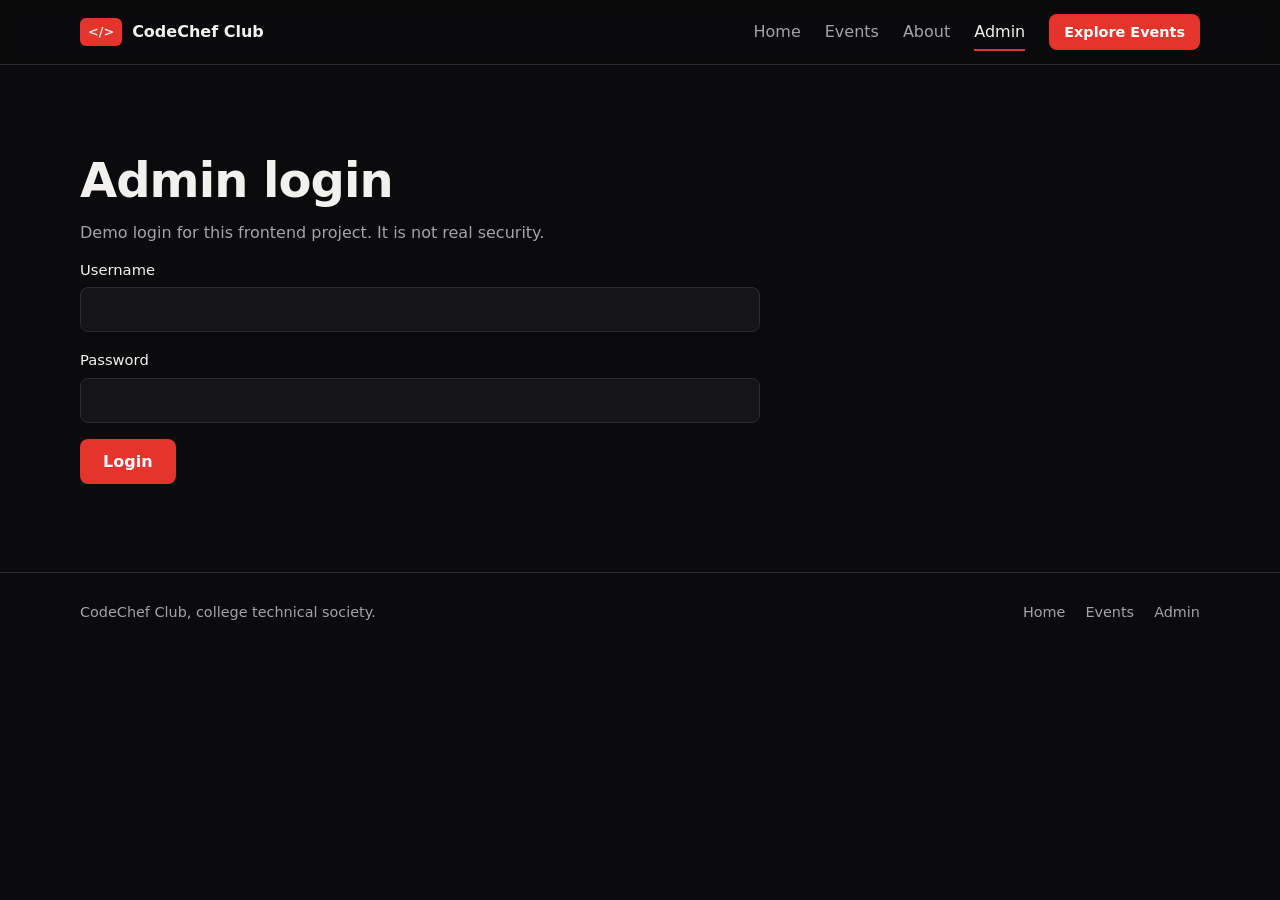
==== commit dd0ae06d: "made some serious changes" ====
--- a/admin.html
+++ b/admin.html
@@ -1,44 +1,62 @@
-<!doctype html>
+<!DOCTYPE html>
 <html lang="en">
-  <head>
-    <meta charset="utf-8" />
-    <meta name="viewport" content="width=device-width, initial-scale=1" />
-    <meta name="theme-color" content="#111210" />
-    <meta name="description" content="Frontend demo dashboard for managing campus club events and registrations." />
-    <title>Admin demo — CodeChef Campus Club</title>
-    <link rel="stylesheet" href="style.css" />
-    <script src="script.js" defer></script>
-  </head>
-  <body data-page="admin">
-    <a class="skip-link" href="#main">Skip to content</a>
-    <header class="site-header">
-      <nav class="nav-shell" aria-label="Main navigation">
-        <a class="brand" href="index.html" aria-label="CodeChef Campus Club home"><span class="brand-symbol" aria-hidden="true"><svg viewBox="0 0 40 40" fill="none"><path d="M8 12.5 20 6l12 6.5v15L20 34l-12-6.5v-15Z" stroke="currentColor" stroke-width="2"/><path d="m13 16 7-4 7 4-7 4-7-4Zm0 0v8l7 4m7-12v8l-7 4m0-8v8" stroke="currentColor" stroke-width="1.7" stroke-linejoin="round"/></svg></span><span class="brand-name">CodeChef<span>Campus Club</span></span></a>
-        <button class="menu-toggle" type="button" aria-label="Open navigation" aria-expanded="false" aria-controls="primary-nav"><span></span><span></span></button>
-        <div class="nav-menu" id="primary-nav"><a class="nav-link" href="index.html">Home</a><a class="nav-link" href="events.html">Events</a><a class="nav-link" href="index.html#about">About</a><a class="nav-link nav-admin" href="admin.html" aria-current="page">Admin</a><a class="button button-small button-red" href="events.html">Explore events <span aria-hidden="true">↗</span></a></div>
-      </nav>
-    </header>
-
-    <main id="main" class="admin-main">
-      <section class="admin-login page-width" id="admin-login">
-        <div class="login-art"><span class="eyebrow">CLUB OPERATIONS</span><h1>Keep the<br /><em>good stuff</em><br />happening.</h1><p>A small home base to organize events and see who’s joining.</p><div class="login-outline" aria-hidden="true">✳</div></div>
-        <div class="login-card"><span class="login-lock" aria-hidden="true">⌑</span><span class="eyebrow eyebrow-light">ADMIN DEMO</span><h2>Welcome back.</h2><p>Log in to manage campus events.</p><div class="demo-note"><strong>Demo access</strong><span>Username <b>admin</b> · Password <b>codechef123</b></span><small>This frontend demo is not real security. Do not use real credentials.</small></div><form id="admin-login-form" novalidate><div class="form-field"><label for="admin-username">Username</label><input id="admin-username" name="username" type="text" autocomplete="username" placeholder="Enter username" required aria-describedby="admin-username-error" /><small class="field-error" id="admin-username-error"></small></div><div class="form-field"><label for="admin-password">Password</label><input id="admin-password" name="password" type="password" autocomplete="current-password" placeholder="Enter password" required aria-describedby="admin-password-error" /><small class="field-error" id="admin-password-error"></small></div><div class="login-error" id="login-error" role="alert" hidden>Those details don’t match. Try the demo credentials above.</div><button class="button button-red form-submit" type="submit">Open dashboard <span aria-hidden="true">↗</span></button></form><a class="login-back" href="index.html">← Back to the club site</a></div>
-      </section>
-
-      <section class="dashboard page-width" id="admin-dashboard" hidden>
-        <div class="dashboard-top"><div><span class="eyebrow">CLUB OPERATIONS / 01</span><h1>Dashboard<span class="dashboard-period">.</span></h1><p>Events and registrations stay in this browser.</p></div><button class="button button-outline logout-button" type="button" id="logout-button">Log out <span aria-hidden="true">↗</span></button></div>
-        <div class="stat-cards" id="dashboard-stats"><article class="stat-card"><span>Total events</span><strong data-stat="events">0</strong><i>↗</i></article><article class="stat-card"><span>Total registrations</span><strong data-stat="registrations">0</strong><i>◉</i></article><article class="stat-card"><span>Upcoming events</span><strong data-stat="upcoming">0</strong><i>◷</i></article><article class="stat-card stat-card-featured"><span>Featured event</span><strong data-stat="featured">None</strong><i>✳</i></article></div>
-
-        <section class="admin-panel event-editor-panel" aria-labelledby="event-editor-title"><div class="panel-heading"><div><span class="eyebrow eyebrow-light">EVENT BUILDER</span><h2 id="event-editor-title">Add an event<span>.</span></h2><p>Give the next club idea a date and a place.</p></div><span class="panel-index">01 / 02</span></div><form id="event-form" novalidate><input type="hidden" id="editing-event-id" /><div class="event-form-grid"><div class="form-field"><label for="event-name">Event name <span>*</span></label><input id="event-name" name="name" type="text" maxlength="80" placeholder="e.g. CodeSprint 2026" required aria-describedby="event-name-error" /><small class="field-error" id="event-name-error"></small></div><div class="form-field"><label for="event-category">Category <span>*</span></label><select id="event-category" name="category" required aria-describedby="event-category-error"><option value="">Choose a category</option><option value="Coding">Coding</option><option value="Hackathon">Hackathon</option><option value="Workshop">Workshop</option><option value="Competition">Competition</option><option value="Seminar">Seminar</option><option value="Other">Other</option></select><small class="field-error" id="event-category-error"></small></div><div class="form-field"><label for="event-date">Date <span>*</span></label><input id="event-date" name="date" type="date" required aria-describedby="event-date-error" /><small class="field-error" id="event-date-error"></small></div><div class="form-field"><label for="event-time">Time <span>*</span></label><input id="event-time" name="time" type="text" maxlength="50" placeholder="10:00 AM – 1:00 PM" required aria-describedby="event-time-error" /><small class="field-error" id="event-time-error"></small></div><div class="form-field event-field-wide"><label for="event-venue">Venue <span>*</span></label><input id="event-venue" name="venue" type="text" maxlength="100" placeholder="e.g. Innovation Lab, Block B" required aria-describedby="event-venue-error" /><small class="field-error" id="event-venue-error"></small></div><div class="form-field event-field-wide"><label for="event-description">Description <span>*</span></label><textarea id="event-description" name="description" rows="3" maxlength="360" placeholder="What will students learn, build or experience?" required aria-describedby="event-description-error"></textarea><small class="field-error" id="event-description-error"></small></div></div><label class="checkbox-field" for="event-featured"><input id="event-featured" name="featured" type="checkbox" /><span class="fake-check" aria-hidden="true"></span><span><strong>Feature this event</strong><small>Give it a spotlight on the homepage.</small></span></label><div class="editor-actions"><button class="button button-red" id="event-submit-button" type="submit">Add event <span aria-hidden="true">↗</span></button><button class="button button-muted" id="cancel-edit-button" type="button" hidden>Cancel edit</button></div></form></section>
-
-        <section class="admin-panel management-panel" aria-labelledby="manage-events-title"><div class="panel-heading panel-heading-row"><div><span class="eyebrow eyebrow-light">UP NEXT</span><h2 id="manage-events-title">Events<span>.</span></h2></div><span class="panel-index">02 / 02</span></div><div class="management-list" id="admin-event-list"></div></section>
-
-        <section class="admin-panel registrations-panel" aria-labelledby="registrations-title"><div class="panel-heading panel-heading-row"><div><span class="eyebrow eyebrow-light">THE PEOPLE SHOWING UP</span><h2 id="registrations-title">Registrations<span>.</span></h2></div><span class="panel-index" id="registration-total">0 STUDENTS</span></div><div class="registration-filters"><div class="search-field admin-search"><span aria-hidden="true">⌕</span><label class="visually-hidden" for="registration-search">Search students and registrations</label><input id="registration-search" type="search" placeholder="Name, email, college, event or ID" autocomplete="off" /></div><div class="select-field"><label class="visually-hidden" for="registration-event-filter">Filter registrations by event</label><select id="registration-event-filter"><option value="all">All events</option></select></div></div><div class="table-scroll"><table class="registration-table"><thead><tr><th>Registration ID</th><th>Student</th><th>Email</th><th>College</th><th>Year</th><th>Phone</th><th>Event</th><th>Registered</th></tr></thead><tbody id="registration-rows"></tbody></table><div class="table-empty" id="registration-empty" hidden></div></div></section>
-      </section>
-    </main>
-
-    <dialog class="confirm-dialog" id="delete-dialog" aria-labelledby="delete-title"><span class="dialog-alert-mark" aria-hidden="true">!</span><span class="eyebrow eyebrow-light">TAKE A MOMENT</span><h2 id="delete-title">Delete this event?</h2><p id="delete-description">Are you sure you want to delete this event?</p><div class="dialog-actions"><button class="button button-muted" type="button" data-cancel-delete>Cancel</button><button class="button button-red" type="button" id="confirm-delete">Delete event</button></div></dialog>
-    <footer class="site-footer"><div class="page-width footer-main"><a class="brand" href="index.html"><span class="brand-symbol" aria-hidden="true"><svg viewBox="0 0 40 40" fill="none"><path d="M8 12.5 20 6l12 6.5v15L20 34l-12-6.5v-15Z" stroke="currentColor" stroke-width="2"/><path d="m13 16 7-4 7 4-7 4-7-4Zm0 0v8l7 4m7-12v8l-7 4m0-8v8" stroke="currentColor" stroke-width="1.7" stroke-linejoin="round"/></svg></span><span class="brand-name">CodeChef<span>Campus Club</span></span></a><p>A student-led CodeChef club for people who make technology together.</p><div class="footer-links"><a href="events.html">Events</a><a href="index.html#about">About</a><a href="admin.html">Admin demo</a></div></div><div class="page-width footer-bottom"><span>© <span data-current-year>2026</span> CodeChef Campus Club</span><span>Made by students, for students.</span><a href="#main">Back to top ↑</a></div></footer>
-    <div class="toast" id="toast" role="status" aria-live="polite" hidden></div>
-  </body>
+<head>
+<meta charset="UTF-8">
+<meta name="viewport" content="width=device-width, initial-scale=1">
+<title>Admin | CodeChef Club</title>
+<link rel="stylesheet" href="style.css">
+</head>
+<body data-page="admin">
+<header class="site-header" id="siteHeader"></header>
+<main>
+<section class="section">
+<div class="container">
+<div id="loginBox" class="narrow">
+<h1>Admin login</h1>
+<p class="muted">Demo login for this frontend project. It is not real security.</p>
+<form id="loginForm" novalidate>
+<div class="field"><label for="username">Username</label><input id="username" autocomplete="username"></div>
+<div class="field"><label for="password">Password</label><input id="password" type="password" autocomplete="current-password"></div>
+<p class="error" id="loginError"></p>
+<button class="btn btn-primary" type="submit">Login</button>
+</form>
+</div>
+<div id="dashboard" hidden>
+<div class="row-between"><h1>Dashboard</h1><button class="btn btn-outline" id="logoutBtn" type="button">Logout</button></div>
+<div class="stats" id="stats"></div>
+<h2 id="formTitle">Add event</h2>
+<form id="eventForm" class="panel" novalidate>
+<input type="hidden" id="eventId">
+<div class="two">
+<div class="field"><label for="eventName">Event name</label><input id="eventName" name="eventName"><p class="error"></p></div>
+<div class="field"><label for="eventCategory">Category</label><select id="eventCategory" name="eventCategory"></select><p class="error"></p></div>
+</div>
+<div class="two">
+<div class="field"><label for="eventDate">Date</label><input id="eventDate" name="eventDate" type="date"><p class="error"></p></div>
+<div class="field"><label for="eventTime">Time</label><input id="eventTime" name="eventTime" type="time"><p class="error"></p></div>
+</div>
+<div class="field"><label for="eventVenue">Venue</label><input id="eventVenue" name="eventVenue"><p class="error"></p></div>
+<div class="field"><label for="eventDescription">Description</label><textarea id="eventDescription" name="eventDescription" rows="3"></textarea><p class="error"></p></div>
+<label class="check"><input type="checkbox" id="eventFeatured" name="eventFeatured"> Featured event</label>
+<div class="actions"><button class="btn btn-primary" id="eventSubmit" type="submit">Add Event</button><button class="btn btn-outline" id="cancelEdit" type="button" hidden>Cancel</button></div>
+</form>
+<h2>Manage events</h2>
+<div class="table-wrap"><table><thead><tr><th>Name</th><th>Category</th><th>Date</th><th>Venue</th><th>Registered</th><th>Actions</th></tr></thead><tbody id="eventRows"></tbody></table></div>
+<h2>Registrations</h2>
+<div class="toolbar">
+<input type="search" id="regSearch" placeholder="Search name, email, college, event or ID" aria-label="Search registrations">
+<select id="regEvent" aria-label="Filter by event"></select>
+</div>
+<div class="table-wrap"><table><thead><tr><th>ID</th><th>Name</th><th>Email</th><th>College</th><th>Year</th><th>Phone</th><th>Event</th><th>Date</th></tr></thead><tbody id="regRows"></tbody></table></div>
+</div>
+</div>
+</section>
+<div class="modal" id="modal" role="dialog" aria-modal="true" aria-labelledby="modalText">
+<div class="modal-box"><p id="modalText">Are you sure you want to delete this event?</p><div class="actions"><button class="btn btn-outline" id="modalCancel" type="button">Cancel</button><button class="btn btn-danger" id="modalDelete" type="button">Delete</button></div></div>
+</div>
+<div class="toast" id="toast" role="status"></div>
+</main>
+<footer class="site-footer"><div class="container row-between"><p>CodeChef Club, college technical society.</p><nav class="foot-links"><a href="index.html">Home</a><a href="events.html">Events</a><a href="admin.html">Admin</a></nav></div></footer>
+<script src="script.js"></script>
+</body>
 </html>
--- a/style.css
+++ b/style.css
@@ -1,311 +1,175 @@
 :root {
-  --bg: #f1f0eb;
-  --paper: #faf9f6;
-  --white: #fffefa;
-  --ink: #111210;
-  --ink-soft: #1b1c19;
-  --ink-card: #22231f;
-  --text: #20211e;
-  --muted: #787970;
-  --muted-light: #a6a59e;
-  --line: #ddddd5;
-  --line-dark: rgba(255, 255, 255, .12);
-  --red: #ef553e;
-  --red-dark: #d74331;
-  --red-pale: #fae8e3;
-  --green: #75ae77;
+  --bg: #0b0b0d;
+  --surface: #151518;
+  --surface-2: #1d1d21;
+  --border: #2b2b31;
+  --text: #f3f1ed;
+  --muted: #a3a3ab;
+  --red: #e5342b;
+  --red-hover: #ff4a40;
+  --error: #ff7a70;
+  --ok: #4ade80;
+  --radius: 12px;
   --radius-sm: 8px;
-  --radius-md: 14px;
-  --radius-lg: 22px;
-  --radius-pill: 999px;
-  --space-1: 8px;
-  --space-2: 16px;
-  --space-3: 24px;
-  --space-4: 40px;
-  --space-5: 64px;
-  --shadow: 0 18px 55px rgba(10, 12, 10, .12);
-  --transition: 180ms ease;
-  --width: 1160px;
-  --font: "Inter", "Aptos", "Segoe UI", system-ui, -apple-system, BlinkMacSystemFont, sans-serif;
+  --space: 24px;
+  --transition: 0.2s ease;
+  --font: "Segoe UI", system-ui, -apple-system, Roboto, sans-serif;
 }
 
-*,
-*::before,
-*::after { box-sizing: border-box; }
+* { box-sizing: border-box; }
+html { scroll-behavior: smooth; }
+body { margin: 0; background: var(--bg); color: var(--text); font-family: var(--font); line-height: 1.6; overflow-x: hidden; }
+h1, h2, h3 { margin: 0 0 12px; line-height: 1.15; letter-spacing: -0.02em; }
+h1 { font-size: clamp(2rem, 5vw, 3rem); }
+h2 { font-size: clamp(1.5rem, 3vw, 2rem); }
+h3 { font-size: 1.1rem; letter-spacing: 0; }
+p { margin: 0 0 12px; }
+a { color: inherit; }
+:focus-visible { outline: 2px solid var(--red-hover); outline-offset: 3px; }
+.container { width: min(1120px, 100% - 40px); margin: 0 auto; }
+.narrow { max-width: 680px; }
+.muted { color: var(--muted); }
+.section { padding: clamp(48px, 8vw, 88px) 0; }
+.alt { background: var(--surface); border-block: 1px solid var(--border); }
+.row-between { display: flex; justify-content: space-between; align-items: center; gap: 16px; flex-wrap: wrap; }
+.link { color: var(--red-hover); text-decoration: none; font-weight: 600; }
+.link:hover { text-decoration: underline; }
 
-html { scroll-behavior: smooth; scroll-padding-top: 86px; }
-body { min-width: 320px; margin: 0; overflow-x: hidden; background: var(--bg); color: var(--text); font-family: var(--font); font-size: 14px; line-height: 1.65; -webkit-font-smoothing: antialiased; text-rendering: optimizeLegibility; }
-button, input, select, textarea { font: inherit; }
-button, a { -webkit-tap-highlight-color: transparent; }
-a { color: inherit; text-decoration: none; }
-button { color: inherit; }
-svg { display: block; max-width: 100%; }
-::selection { background: rgba(239,85,62,.22); }
-[hidden] { display: none !important; }
+.btn { display: inline-flex; align-items: center; justify-content: center; padding: 12px 22px; border-radius: var(--radius-sm); border: 1px solid transparent; font: 600 1rem var(--font); cursor: pointer; text-decoration: none; transition: var(--transition); min-height: 44px; }
+.btn:active { transform: scale(0.97); }
+.btn-primary { background: var(--red); color: #fff; }
+.btn-primary:hover { background: var(--red-hover); transform: translateY(-2px); }
+.btn-outline { background: transparent; border-color: var(--border); color: var(--text); }
+.btn-outline:hover { border-color: var(--text); }
+.btn-danger { background: transparent; border-color: var(--error); color: var(--error); }
+.btn-danger:hover { background: var(--error); color: #1a0504; }
+.btn-disabled { background: var(--surface-2); border-color: var(--border); color: var(--muted); cursor: not-allowed; }
+.btn-disabled:active { transform: none; }
+.btn-small { padding: 6px 14px; min-height: 36px; font-size: 0.9rem; }
+.actions { display: flex; gap: 12px; flex-wrap: wrap; margin-top: 20px; }
 
-.page-width { width: min(var(--width), calc(100% - 64px)); margin-inline: auto; }
-.visually-hidden { position: absolute; width: 1px; height: 1px; overflow: hidden; clip: rect(0,0,0,0); white-space: nowrap; clip-path: inset(50%); }
-.skip-link { position: fixed; z-index: 200; top: 10px; left: 10px; padding: 10px 14px; transform: translateY(-150%); border-radius: var(--radius-sm); background: var(--white); color: var(--ink); box-shadow: var(--shadow); }
-.skip-link:focus { transform: translateY(0); }
+.site-header { position: sticky; top: 0; z-index: 20; background: rgba(11, 11, 13, 0.92); backdrop-filter: blur(8px); border-bottom: 1px solid var(--border); }
+.nav { display: flex; align-items: center; justify-content: space-between; height: 64px; }
+.brand { font-weight: 700; text-decoration: none; display: flex; align-items: center; gap: 10px; }
+.brand span { background: var(--red); padding: 4px 8px; border-radius: 6px; font-size: 0.8rem; }
+.nav-links { display: flex; align-items: center; gap: 24px; }
+.nav-links a:not(.btn) { color: var(--muted); text-decoration: none; padding: 4px 0; transition: color var(--transition); }
+.nav-links a:not(.btn):hover { color: var(--text); }
+.nav-links a.active { color: var(--text); box-shadow: 0 2px 0 var(--red); }
+.menu-btn { display: none; background: none; border: 1px solid var(--border); color: var(--text); width: 44px; height: 44px; border-radius: var(--radius-sm); font-size: 1.3rem; cursor: pointer; }
 
-.site-header { position: sticky; z-index: 100; top: 0; border-bottom: 1px solid rgba(255,255,255,.08); background: rgba(17,18,16,.94); color: var(--white); backdrop-filter: blur(16px); -webkit-backdrop-filter: blur(16px); }
-.nav-shell { display: flex; width: min(var(--width), calc(100% - 64px)); height: 72px; align-items: center; justify-content: space-between; margin-inline: auto; }
-.brand { display: inline-flex; flex: 0 0 auto; align-items: center; gap: 9px; }
-.brand-symbol { display: grid; width: 37px; height: 37px; place-items: center; color: var(--red); }
-.brand-symbol svg { width: 100%; height: 100%; }
-.brand-name { display: flex; flex-direction: column; color: #f7f5ef; font-size: 14px; font-weight: 760; letter-spacing: -.045em; line-height: 1.03; }
-.brand-name span { margin-top: 4px; color: #9b9a93; font-size: 8px; font-weight: 580; letter-spacing: .16em; text-transform: uppercase; }
-.nav-menu { display: flex; align-items: center; gap: 29px; }
-.nav-link { color: #b8b8b1; font-size: 11px; font-weight: 590; transition: color var(--transition); }
-.nav-link:hover, .nav-link[aria-current="page"] { color: #fff; }
-.nav-link[aria-current="page"]::after { display: inline-block; width: 4px; height: 4px; margin-left: 6px; border-radius: 50%; background: var(--red); content: ""; vertical-align: middle; }
-.menu-toggle { display: none; }
-.nav-admin { margin-left: 6px; }
+.hero { padding: clamp(64px, 12vw, 130px) 0; background: radial-gradient(ellipse 50% 60% at 85% 0%, rgba(229, 52, 43, 0.2), transparent 70%), linear-gradient(var(--border) 1px, transparent 1px) 0 0 / 48px 48px, linear-gradient(90deg, var(--border) 1px, transparent 1px) 0 0 / 48px 48px; background-color: var(--bg); position: relative; overflow: hidden; }
+.hero-inner { position: relative; display: grid; grid-template-columns: 1.4fr 1fr; gap: 48px; align-items: center; }
+.hero h1 { font-size: clamp(2.6rem, 7vw, 4.8rem); max-width: 11ch; }
+.lead { max-width: 48ch; color: var(--muted); font-size: 1.15rem; }
+.next { padding: 28px; background: var(--surface); border: 1px solid var(--border); border-top: 3px solid var(--red); border-radius: var(--radius); }
+.next h3 { font-size: 1.5rem; }
+.next p { margin-bottom: 6px; }
+.next .btn { margin-top: 14px; }
+.next-label { color: var(--red-hover); font-weight: 600; font-size: 0.9rem; }
 
-.button { display: inline-flex; min-height: 49px; align-items: center; justify-content: center; gap: 15px; padding: 0 19px; border: 1px solid transparent; border-radius: var(--radius-sm); cursor: pointer; font-size: 11px; font-weight: 720; letter-spacing: -.012em; transition: transform var(--transition), background var(--transition), border-color var(--transition), box-shadow var(--transition), color var(--transition); }
-.button:hover { transform: translateY(-2px); }
-.button:active { transform: translateY(0); }
-.button:focus-visible, a:focus-visible, .menu-toggle:focus-visible, .dialog-close:focus-visible { outline: 3px solid rgba(239,85,62,.55); outline-offset: 4px; }
-.button-red { background: var(--red); color: #fff; box-shadow: 0 7px 22px rgba(239,85,62,.2); }
-.button-red:hover { background: #fb624a; box-shadow: 0 10px 25px rgba(239,85,62,.3); }
-.button-outline { border-color: rgba(255,255,255,.25); background: transparent; color: #f9f7f1; }
-.button-outline:hover { border-color: rgba(255,255,255,.55); background: rgba(255,255,255,.06); }
-.button-small { min-height: 38px; padding-inline: 15px; font-size: 10px; }
-.button-muted { border-color: #d9d7cf; background: #f0efe9; color: #45463f; }
-.button-muted:hover { border-color: #b7b5ac; background: #e9e7e0; }
-.button-danger-ghost { border-color: #e5c5bd; background: transparent; color: #b33b2c; }
-.button-danger-ghost:hover { border-color: #cf6958; background: #fff4f1; }
+.grid, .stats { display: grid; gap: var(--space); margin-top: 24px; }
+.about { display: grid; grid-template-columns: 1fr 1.6fr; gap: 48px; }
+.about-text p { color: var(--muted); padding: 16px 0; margin: 0; border-bottom: 1px solid var(--border); }
+.about-text p:first-child { padding-top: 0; }
+.about-text strong { color: var(--text); }
+.grid { grid-template-columns: repeat(auto-fill, minmax(260px, 1fr)); }
 
-.home-hero { position: relative; min-height: 640px; overflow: hidden; background: var(--ink); color: #f8f7f1; }
-.hero-grid { position: absolute; inset: 0; opacity: .19; background-image: linear-gradient(rgba(255,255,255,.045) 1px, transparent 1px), linear-gradient(90deg, rgba(255,255,255,.045) 1px, transparent 1px); background-size: 54px 54px; mask-image: linear-gradient(90deg, #000, #000 60%, transparent 93%); }
-.hero-aura { position: absolute; top: 4%; right: -8%; width: 670px; height: 670px; border-radius: 50%; background: radial-gradient(circle, rgba(239,85,62,.13), transparent 68%); pointer-events: none; }
-.hero-content { position: relative; z-index: 1; display: grid; min-height: 590px; grid-template-columns: 1.05fr .95fr; align-items: center; gap: 25px; padding-top: 54px; padding-bottom: 70px; }
-.hero-copy { max-width: 590px; }
-.eyebrow { display: inline-flex; align-items: center; gap: 9px; color: #dedbd2; font-size: 9px; font-weight: 740; letter-spacing: .16em; line-height: 1.5; text-transform: uppercase; }
-.eyebrow i, .pulse-dot, .selected-label i { width: 7px; height: 7px; flex: 0 0 auto; border-radius: 50%; background: var(--red); box-shadow: 0 0 0 4px rgba(239,85,62,.13); }
-.eyebrow-light { color: var(--red-dark); }
-.home-hero h1, .page-hero h1 { margin: 22px 0 18px; font-size: clamp(62px, 7.7vw, 91px); font-weight: 760; letter-spacing: -.083em; line-height: .94; }
-.home-hero h1 em, .page-hero h1 em, .register-aside h1 em, .login-art h1 em, .registration-success h2 em { color: var(--red); font-style: normal; }
-.hero-copy > p { max-width: 450px; margin: 0; color: #aaa9a2; font-size: 14px; line-height: 1.85; }
-.hero-actions { display: flex; flex-wrap: wrap; gap: 10px; margin-top: 27px; }
-.hero-meta { display: flex; flex-wrap: wrap; gap: 22px; margin-top: 36px; color: #88877f; font-size: 9px; }
-.hero-meta span { display: inline-flex; align-items: center; gap: 9px; }
-.pulse-dot { width: 5px; height: 5px; box-shadow: none; }
-.hero-visual { position: relative; display: grid; min-height: 450px; place-items: center; }
-.visual-orbit { position: absolute; border: 1px solid rgba(255,255,255,.09); border-radius: 50%; transform: rotate(-23deg); }
-.orbit-a { width: 440px; height: 265px; }.orbit-b { width: 530px; height: 330px; border-color: rgba(255,255,255,.05); transform: rotate(18deg); }
-.visual-core { position: relative; display: grid; width: 218px; height: 218px; place-items: center; border: 1px solid rgba(255,255,255,.14); border-radius: 50%; background: radial-gradient(circle at 45% 42%, #292a25, #181916 67%); box-shadow: 0 35px 90px rgba(0,0,0,.28), 0 0 48px rgba(239,85,62,.06); }
-.core-ring { position: absolute; inset: 15px; border: 1px dashed rgba(255,255,255,.14); border-radius: 50%; }
-.core-cube { width: 118px; color: #a8a69e; }
-.visual-label { position: absolute; z-index: 2; display: inline-flex; align-items: center; gap: 8px; padding: 9px 12px; border: 1px solid rgba(255,255,255,.13); border-radius: 5px; background: rgba(25,26,23,.92); color: #d0cec6; font-size: 8px; font-weight: 700; letter-spacing: .12em; }
-.label-top { top: 13%; left: 10%; }.label-bottom { right: 6%; bottom: 14%; }
-.label-dot { width: 6px; height: 6px; border-radius: 50%; background: var(--green); }
-.label-icon { color: var(--red); font-size: 15px; }
-.visual-code { position: absolute; color: #e88b78; font-family: ui-monospace, SFMono-Regular, Consolas, monospace; font-size: 9px; }
-.code-one { top: 27%; right: 2%; transform: rotate(7deg); }.code-two { bottom: 25%; left: 5%; color: #8f9c85; transform: rotate(-8deg); }
-.hero-foot { position: absolute; right: 0; bottom: 0; left: 0; display: flex; min-height: 49px; align-items: center; justify-content: space-between; border-top: 1px solid rgba(255,255,255,.1); color: #85847d; font-size: 8px; letter-spacing: .09em; }
-.hero-foot a { color: #d1cfc8; letter-spacing: normal; }.hero-foot a span { margin-left: 8px; color: var(--red); }
+.card { display: flex; flex-direction: column; gap: 6px; padding: 22px; background: var(--surface); border: 1px solid var(--border); border-radius: var(--radius); transition: var(--transition); }
+.card:hover { transform: translateY(-4px); border-color: var(--red); }
+.card h3 { margin: 10px 0 0; }
+.card p { color: var(--muted); font-size: 0.95rem; margin: 0; }
+.card .meta { color: var(--text); }
+.card .desc { flex: 1; margin: 6px 0 16px; }
+.card-top { display: flex; justify-content: space-between; align-items: flex-start; }
+.date-block { display: flex; flex-direction: column; align-items: center; min-width: 52px; padding: 6px 10px; border: 1px solid var(--border); border-radius: var(--radius-sm); background: var(--bg); line-height: 1.2; }
+.date-block b { font-size: 1.3rem; }
+.date-block span { font-size: 0.75rem; color: var(--red-hover); font-weight: 600; }
+.count { margin: 0 0 16px; color: var(--muted); font-size: 0.9rem; }
+.badge { align-self: flex-start; font-size: 0.78rem; padding: 2px 10px; border-radius: 99px; background: var(--surface-2); border: 1px solid var(--border); color: var(--text); }
+.featured { display: grid; grid-template-columns: 1.4fr 1fr; gap: 32px; padding: clamp(24px, 4vw, 44px); border: 1px solid var(--red); border-radius: var(--radius); background: var(--bg); box-shadow: 0 0 50px rgba(229, 52, 43, 0.15); margin-top: 24px; }
+.featured h3 { font-size: clamp(1.6rem, 3vw, 2.3rem); }
+.featured .meta { display: grid; gap: 8px; align-content: center; color: var(--muted); }
+.featured .meta strong { color: var(--text); }
 
-.section-light { background: var(--bg); }
-.section-dark { background: #171815; color: #f3f1eb; }
-.home-intro { padding: 105px 0 83px; }
-.intro-layout { display: grid; grid-template-columns: .9fr 1.1fr; gap: clamp(60px, 11vw, 145px); }
-.intro-heading h2, .section-heading h2, .join-layout h2 { margin: 18px 0 0; font-size: clamp(42px, 5vw, 61px); font-weight: 735; letter-spacing: -.072em; line-height: 1.03; }
-.intro-heading h2 span, .section-heading h2 span, .join-layout h2 span { color: #9b9a92; }
-.intro-copy > p { margin: 0 0 14px; color: #65665e; font-size: 13px; line-height: 1.9; }
-.text-link { display: inline-flex; align-items: center; gap: 10px; margin-top: 11px; color: var(--text); font-size: 10px; font-weight: 730; transition: gap var(--transition), color var(--transition); }
-.text-link:hover { gap: 14px; color: var(--red-dark); }.text-link span { color: var(--red); font-size: 14px; }
-.values-row { display: grid; grid-template-columns: repeat(3,1fr); margin-top: 70px; border-top: 1px solid var(--line); }
-.values-row > div { position: relative; display: flex; min-height: 93px; flex-direction: column; justify-content: center; padding-left: 48px; }
-.values-row > div + div { border-left: 1px solid var(--line); }
-.value-number { position: absolute; top: 23px; left: 0; color: var(--red-dark); font-family: ui-monospace, SFMono-Regular, Consolas, monospace; font-size: 9px; }
-.values-row > div + div .value-number { left: 23px; }
-.values-row strong { font-size: 12px; font-weight: 700; }.values-row > div > span:last-child { color: var(--muted); font-size: 9px; }
+.toolbar { display: flex; gap: 12px; margin: 20px 0; }
+.toolbar input { flex: 1; }
+.toolbar select { width: 220px; }
+input, select, textarea { width: 100%; padding: 12px 14px; font: 1rem var(--font); color: var(--text); background: var(--surface); border: 1px solid var(--border); border-radius: var(--radius-sm); transition: var(--transition); }
+input:focus, select:focus, textarea:focus { outline: none; border-color: var(--red-hover); box-shadow: 0 0 0 3px rgba(229, 52, 43, 0.25); }
+.field { margin-bottom: 16px; }
+.field.invalid input, .field.invalid select, .field.invalid textarea { border-color: var(--error); }
+label { display: block; margin-bottom: 6px; font-weight: 500; font-size: 0.92rem; }
+.check { display: flex; align-items: center; gap: 10px; cursor: pointer; }
+.check input { width: 18px; height: 18px; accent-color: var(--red); }
+.error { color: var(--error); font-size: 0.85rem; margin: 6px 0 0; }
+.error:empty { display: none; }
+.two { display: grid; grid-template-columns: 1fr 1fr; gap: 0 16px; }
+.selected { padding: 16px 18px; margin: 16px 0 24px; border: 1px solid var(--border); border-left: 3px solid var(--red); border-radius: var(--radius-sm); background: var(--surface); }
+.selected p { margin: 0; color: var(--muted); }
 
-.home-events { padding: 104px 0 88px; }
-.section-heading { display: flex; align-items: flex-end; justify-content: space-between; gap: 25px; margin-bottom: 43px; }
-.section-heading h2 { margin-bottom: 0; }.section-heading h2 span { color: #8f8f86; }
-.text-link-light { margin-bottom: 7px; color: #eae8e1; }.text-link-light:hover { color: #fff; }
-.featured-event { display: grid; min-height: 324px; grid-template-columns: .72fr 1.28fr; overflow: hidden; border: 1px solid rgba(255,255,255,.13); border-radius: var(--radius-lg); background: #20211d; }
-.featured-art { position: relative; display: grid; min-height: 280px; place-items: center; overflow: hidden; background: #282923; }
-.featured-art::before, .featured-art::after { position: absolute; width: 290px; height: 290px; border: 1px solid rgba(255,255,255,.08); border-radius: 50%; content: ""; }
-.featured-art::after { width: 210px; height: 210px; border-color: rgba(239,85,62,.25); }
-.featured-art-kicker { position: absolute; z-index: 2; top: 29px; left: 29px; color: #afaea6; font-size: 8px; font-weight: 720; letter-spacing: .14em; line-height: 1.6; }
-.featured-art-symbol { position: relative; z-index: 1; color: var(--red); font-family: ui-monospace, SFMono-Regular, Consolas, monospace; font-size: 68px; font-weight: 450; letter-spacing: -.12em; }
-.featured-art-date { position: absolute; right: 24px; bottom: 22px; color: #9e9c94; font-size: 8px; font-weight: 680; letter-spacing: .13em; }
-.featured-copy { align-self: center; padding: 33px clamp(24px, 4vw, 52px); }
-.featured-copy > .eyebrow { color: #e87867; font-size: 8px; }.category-pill { display: inline-flex; align-items: center; min-height: 22px; padding: 0 9px; border: 1px solid rgba(239,85,62,.26); border-radius: var(--radius-pill); background: rgba(239,85,62,.08); color: #f0806e; font-size: 8px; font-weight: 720; letter-spacing: .04em; }
-.featured-copy > .category-pill { margin-left: 5px; vertical-align: 1px; }
-.featured-copy h3 { margin: 14px 0 7px; color: #f5f3ed; font-size: clamp(24px, 3vw, 34px); font-weight: 720; letter-spacing: -.06em; line-height: 1.1; }
-.featured-copy > p { max-width: 520px; margin: 0; color: #a9a89f; font-size: 11px; line-height: 1.8; }
-.featured-facts { display: flex; flex-wrap: wrap; gap: 21px 35px; margin: 20px 0 20px; }
-.featured-facts span { display: flex; flex-direction: column; gap: 3px; }.featured-facts small { color: #88877e; font-size: 7px; font-weight: 700; letter-spacing: .13em; }.featured-facts strong { color: #e3e1d9; font-size: 9px; font-weight: 600; }
-.featured-copy .button { min-height: 42px; }
-.events-grid { display: grid; grid-template-columns: repeat(3, minmax(0,1fr)); gap: 16px; }
-.home-events .events-grid { margin-top: 18px; }
-.event-card { display: flex; min-width: 0; min-height: 278px; flex-direction: column; padding: 21px; border: 1px solid var(--line-dark); border-radius: var(--radius-md); background: var(--ink-card); transition: transform var(--transition), border-color var(--transition), box-shadow var(--transition); }
-.event-card:hover { transform: translateY(-4px); border-color: rgba(239,85,62,.48); box-shadow: 0 14px 35px rgba(0,0,0,.16); }
-.event-card-top { display: flex; align-items: flex-start; justify-content: space-between; gap: 12px; }
-.event-date-block { display: flex; min-width: 37px; flex-direction: column; align-items: flex-start; color: #e5e3dc; line-height: 1.05; }
-.event-date-block strong { font-size: 19px; font-weight: 730; letter-spacing: -.06em; }.event-date-block small { margin-top: 4px; color: #a2a097; font-size: 8px; font-weight: 700; letter-spacing: .12em; }
-.event-card h3 { margin: 20px 0 7px; color: #f2f0e9; font-size: 16px; font-weight: 680; letter-spacing: -.035em; }
-.event-card > p { display: -webkit-box; overflow: hidden; margin: 0; color: #aaa99f; font-size: 11px; line-height: 1.7; -webkit-box-orient: vertical; -webkit-line-clamp: 3; }
-.event-card-info { display: flex; flex-direction: column; gap: 6px; margin-top: auto; padding-top: 17px; color: #a5a39b; font-size: 10px; }
-.event-card-info span { display: inline-flex; min-width: 0; align-items: center; gap: 7px; overflow-wrap: anywhere; }.event-card-info i { color: #e77c6b; font-size: 12px; font-style: normal; }
-.event-card-actions { display: flex; align-items: center; justify-content: space-between; gap: 12px; margin-top: 15px; padding-top: 12px; border-top: 1px solid rgba(255,255,255,.1); }
-.card-link, .card-register { display: inline-flex; align-items: center; gap: 7px; padding: 0; border: 0; background: none; color: #c2c0b9; cursor: pointer; font-size: 9px; font-weight: 650; transition: color var(--transition); }
-.card-link:hover { color: #fff; }.card-link span, .card-register span { color: var(--red); font-size: 12px; }.card-register { color: #f17c68; }.card-register:hover { color: #ff9b8a; }
-.events-bottom { display: flex; align-items: center; justify-content: space-between; margin-top: 28px; color: #88877f; font-size: 9px; }.events-bottom a { color: #e4e1d9; font-weight: 650; }.events-bottom a span { margin-left: 6px; color: var(--red); }
-.empty-state { display: flex; min-height: 190px; grid-column: 1 / -1; flex-direction: column; align-items: center; justify-content: center; padding: 28px; border: 1px dashed rgba(255,255,255,.17); border-radius: var(--radius-md); color: #eeeae2; text-align: center; }
-.empty-state > span { margin-bottom: 8px; color: var(--red); font-size: 24px; }.empty-state strong { font-size: 13px; font-weight: 700; }.empty-state p { max-width: 390px; margin: 5px 0 0; color: #9c9a92; font-size: 10px; }
-.section-light .empty-state { border-color: var(--line); color: var(--text); }.section-light .empty-state p { color: var(--muted); }
+.success { text-align: center; }
+.success[hidden] { display: none; }
+.tick { width: 72px; height: 72px; margin: 0 auto 16px; display: grid; place-items: center; border-radius: 50%; background: rgba(74, 222, 128, 0.15); color: var(--ok); font-size: 2rem; animation: pop 0.4s ease; }
+.success dl { max-width: 420px; margin: 24px auto; border: 1px dashed var(--border); border-radius: var(--radius); text-align: left; }
+.success dl div { display: flex; justify-content: space-between; gap: 16px; padding: 12px 16px; border-bottom: 1px solid var(--border); }
+.success dl div:last-child { border: 0; }
+.success dt { color: var(--muted); }
+.success dd { margin: 0; font-weight: 600; text-align: right; overflow-wrap: anywhere; }
 
-.join-section { position: relative; overflow: hidden; padding: 91px 0; }
-.join-layout { position: relative; display: grid; grid-template-columns: 1fr .75fr 115px; align-items: center; gap: 50px; }
-.join-layout h2 { font-size: clamp(38px, 4.5vw, 54px); }.join-layout > div:nth-child(2) p { max-width: 340px; margin: 0 0 19px; color: #6e6f67; font-size: 11px; line-height: 1.9; }.join-layout .button { min-height: 42px; }
-.join-mark { display: grid; width: 92px; height: 92px; place-items: center; border: 1px solid #d8d6ce; border-radius: 50%; color: var(--red); font-size: 43px; }
+.stats { grid-template-columns: repeat(4, 1fr); margin-bottom: 40px; }
+.stat { padding: 20px; background: var(--surface); border: 1px solid var(--border); border-radius: var(--radius); }
+.stat b { display: block; font-size: 1.8rem; color: var(--red-hover); overflow-wrap: anywhere; }
+.stat span { color: var(--muted); font-size: 0.9rem; }
+.panel { padding: 24px; background: var(--surface); border: 1px solid var(--border); border-radius: var(--radius); margin-bottom: 40px; }
+.table-wrap { overflow-x: auto; border: 1px solid var(--border); border-radius: var(--radius); margin-bottom: 40px; }
+table { width: 100%; border-collapse: collapse; min-width: 640px; }
+th, td { padding: 12px 14px; text-align: left; border-bottom: 1px solid var(--border); font-size: 0.92rem; }
+th { background: var(--surface); color: var(--muted); font-weight: 600; }
+tr:last-child td { border-bottom: 0; }
+td .btn + .btn { margin-left: 6px; }
+.empty { display: flex; flex-direction: column; align-items: center; gap: 14px; padding: 40px 16px; text-align: center; color: var(--muted); border: 1px dashed var(--border); border-radius: var(--radius); grid-column: 1 / -1; }
+td.empty { display: table-cell; border: 0; }
+.foot-links { display: flex; gap: 20px; }
+.foot-links a { text-decoration: none; }
+.foot-links a:hover { color: var(--text); }
 
-.site-footer { background: #111210; color: #efede7; }
-.footer-main { display: flex; min-height: 126px; align-items: center; gap: 22px; padding-block: 26px; }
-.footer-main > p { max-width: 250px; margin: 0 0 0 8px; color: #85847d; font-size: 9px; }
-.footer-links { display: flex; gap: 24px; margin-left: auto; }.footer-links a { color: #aaa9a1; font-size: 9px; transition: color var(--transition); }.footer-links a:hover { color: #fff; }
-.footer-bottom { display: flex; min-height: 47px; align-items: center; justify-content: space-between; gap: 15px; border-top: 1px solid rgba(255,255,255,.09); color: #77766f; font-size: 8px; }.footer-bottom a { color: #bab8b0; }
+.modal { position: fixed; inset: 0; display: grid; place-items: center; padding: 20px; background: rgba(0, 0, 0, 0.7); opacity: 0; visibility: hidden; transition: var(--transition); z-index: 50; }
+.modal.open { opacity: 1; visibility: visible; }
+.modal-box { width: min(420px, 100%); padding: 28px; background: var(--surface); border: 1px solid var(--border); border-radius: var(--radius); transform: scale(0.94); transition: var(--transition); }
+.modal.open .modal-box { transform: scale(1); }
+.toast { position: fixed; left: 50%; bottom: 24px; transform: translate(-50%, 20px); padding: 12px 20px; background: var(--surface-2); border: 1px solid var(--ok); border-radius: var(--radius-sm); opacity: 0; pointer-events: none; transition: var(--transition); z-index: 60; }
+.toast.show { opacity: 1; transform: translate(-50%, 0); }
 
-.page-hero { position: relative; isolation: isolate; display: flex; min-height: 335px; align-items: center; justify-content: space-between; gap: 30px; overflow: hidden; color: #f7f5ef; }
-.page-hero::before { position: absolute; z-index: -1; inset: 0 auto 0 50%; width: 100vw; transform: translateX(-50%); background: var(--ink); content: ""; }
-.page-hero > div:first-child { max-width: 650px; padding-block: 49px; }
-.page-hero h1 { margin: 15px 0 11px; font-size: clamp(52px, 7vw, 75px); }.page-hero > div:first-child > p { max-width: 420px; margin: 0; color: #aaa9a2; font-size: 12px; line-height: 1.8; }
-.page-hero-side { display: flex; align-items: center; gap: 13px; padding-right: 10px; color: #898880; font-size: 8px; font-weight: 700; letter-spacing: .13em; line-height: 1.5; }
-.hero-side-mark { color: var(--red); font-size: 37px; }
-.events-page-content { min-height: 520px; padding: 38px 0 104px; }
-.filter-bar, .registration-filters { display: flex; align-items: center; gap: 11px; margin-bottom: 22px; }
-.search-field, .select-field { display: flex; min-width: 0; min-height: 44px; align-items: center; gap: 10px; padding: 0 13px; border: 1px solid #dbd9d2; border-radius: var(--radius-sm); background: #fbfaf7; transition: border-color var(--transition), box-shadow var(--transition); }
-.search-field:focus-within, .select-field:focus-within { border-color: var(--red); box-shadow: 0 0 0 3px rgba(239,85,62,.11); }
-.search-field > span { color: #828178; font-size: 19px; line-height: 1; }
-.search-field input { width: 100%; min-width: 0; border: 0; outline: 0; background: transparent; color: var(--text); font-size: 11px; }.search-field input::placeholder { color: #96958d; }
-.select-field { padding-right: 10px; }.select-field select { min-width: 144px; border: 0; outline: 0; background: transparent; color: #44453e; cursor: pointer; font-size: 11px; }
-.filter-bar > .search-field { width: min(420px, 100%); }.result-count { margin-left: auto; color: #85847c; font-size: 9px; }
-.events-page-grid { gap: 16px; }.events-page-grid .event-card { min-height: 302px; border-color: #dedcd5; background: var(--white); box-shadow: 0 6px 20px rgba(20,20,17,.025); }.events-page-grid .event-card:hover { border-color: rgba(239,85,62,.55); box-shadow: 0 14px 35px rgba(20,20,17,.08); }
-.events-page-grid .event-card h3 { color: var(--text); }.events-page-grid .event-card > p { color: #73746c; }.events-page-grid .event-date-block { color: var(--text); }.events-page-grid .event-date-block small { color: #838279; }.events-page-grid .category-pill { border-color: #f1c9c1; background: #fff3ef; color: #b54737; }.events-page-grid .event-card-info { color: #77786f; }.events-page-grid .event-card-info i { color: var(--red-dark); }.events-page-grid .event-card-actions { border-color: #e9e7e1; }.events-page-grid .card-link { color: #55564e; }.events-page-grid .card-link:hover { color: var(--red-dark); }.events-page-grid .card-register { color: var(--red-dark); }
+.site-footer { padding: 28px 0; border-top: 1px solid var(--border); color: var(--muted); font-size: 0.9rem; }
+.site-footer p { margin: 0; }
 
-.event-dialog, .confirm-dialog { width: min(550px, calc(100% - 32px)); max-height: min(88vh, 760px); overflow: auto; padding: 34px; border: 1px solid rgba(255,255,255,.13); border-radius: var(--radius-lg); background: #20211d; color: #f3f1eb; box-shadow: var(--shadow); }
-.event-dialog[open], .confirm-dialog[open] { animation: dialog-in 170ms ease both; }
-.event-dialog::backdrop, .confirm-dialog::backdrop { background: rgba(10,11,10,.72); backdrop-filter: blur(3px); }
-@keyframes dialog-in { from { opacity: 0; transform: translateY(9px) scale(.99); } to { opacity: 1; transform: translateY(0) scale(1); } }
-.dialog-close { position: sticky; top: 0; float: right; display: grid; width: 34px; height: 34px; place-items: center; margin: -13px -12px 4px 12px; border: 1px solid rgba(255,255,255,.15); border-radius: 50%; background: #292a25; color: #eee; cursor: pointer; font-size: 21px; line-height: 1; }
-.event-dialog .category-pill { clear: both; }.event-dialog h2 { clear: both; margin: 13px 0 8px; font-size: 31px; font-weight: 720; letter-spacing: -.06em; line-height: 1.12; }.dialog-event-description { margin: 0; color: #aaa99f; font-size: 11px; line-height: 1.8; }.dialog-facts { display: grid; gap: 13px; margin: 24px 0; padding-block: 19px; border-block: 1px solid rgba(255,255,255,.12); }.dialog-facts span { display: flex; justify-content: space-between; gap: 15px; }.dialog-facts small { color: #88877e; font-size: 8px; font-weight: 700; letter-spacing: .12em; }.dialog-facts strong { color: #e6e4dd; font-size: 10px; font-weight: 600; text-align: right; }
-
-.register-main { min-height: 740px; padding: 55px 0 83px; background: var(--ink); color: #f6f4ee; }
-.register-layout { display: grid; grid-template-columns: .8fr 1.2fr; align-items: start; gap: clamp(43px, 8vw, 104px); }
-.register-aside { padding-top: 8px; }.back-link { display: inline-flex; align-items: center; gap: 9px; margin-bottom: 36px; color: #aaa9a1; font-size: 9px; }.back-link:hover { color: #fff; }.back-link span { color: var(--red); font-size: 13px; }
-.register-aside h1 { margin: 17px 0 12px; font-size: clamp(55px, 6vw, 74px); font-weight: 750; letter-spacing: -.08em; line-height: .96; }.register-aside > p { max-width: 300px; margin: 0; color: #aaa9a1; font-size: 12px; }
-.selected-event { margin-top: 34px; padding: 19px; border: 1px solid rgba(255,255,255,.13); border-radius: var(--radius-md); background: rgba(255,255,255,.035); }.selected-label { display: flex; align-items: center; gap: 8px; margin-bottom: 13px; color: #aaa79f; font-size: 7px; font-weight: 740; letter-spacing: .12em; }.selected-label i { width: 5px; height: 5px; box-shadow: none; }.selected-event .category-pill { margin-bottom: 1px; }.selected-event h2 { margin: 10px 0 6px; font-size: 19px; font-weight: 690; letter-spacing: -.04em; line-height: 1.2; }.selected-event > p { margin: 0; color: #aaa99f; font-size: 9px; line-height: 1.75; }.selected-fact { display: flex; justify-content: space-between; gap: 12px; margin-top: 12px; padding-top: 10px; border-top: 1px solid rgba(255,255,255,.1); }.selected-fact span { color: #85847c; font-size: 7px; font-weight: 700; letter-spacing: .1em; }.selected-fact strong { color: #e1dfd7; font-size: 8px; font-weight: 580; text-align: right; }
-.local-note { display: flex; align-items: flex-start; gap: 10px; margin-top: 17px; color: #b2afa6; }.local-note > span { color: var(--red); }.local-note p { margin: 0; color: #89877f; font-size: 8px; line-height: 1.7; }.event-skeleton { height: 250px; border-radius: 8px; background: linear-gradient(110deg,rgba(255,255,255,.02),rgba(255,255,255,.065),rgba(255,255,255,.02)); background-size: 200% 100%; animation: shimmer 1.2s ease-in-out infinite; }
-@keyframes shimmer { to { background-position: -200% 0; } }
-.register-form-panel { padding: 34px clamp(22px, 4.1vw, 48px); border: 1px solid #e7e5de; border-radius: var(--radius-lg); background: var(--paper); color: var(--text); box-shadow: 0 25px 80px rgba(0,0,0,.2); }.form-panel-heading { margin-bottom: 27px; }.form-panel-heading h2 { margin: 8px 0 3px; font-size: clamp(23px, 3vw, 30px); font-weight: 735; letter-spacing: -.058em; }.form-panel-heading > p { margin: 0; color: #77786f; font-size: 10px; }
-.field-row { display: grid; grid-template-columns: repeat(2,minmax(0,1fr)); gap: 13px; }.form-field { min-width: 0; margin-bottom: 14px; }.form-field label { display: block; margin-bottom: 6px; color: #3a3b35; font-size: 10px; font-weight: 700; }.form-field label span { color: var(--red-dark); }
-.form-field input, .form-field select, .form-field textarea { display: block; width: 100%; min-height: 43px; padding: 0 12px; border: 1px solid #d8d7d0; border-radius: 6px; outline: 0; background: #fff; color: #282923; font-size: 11px; transition: border-color var(--transition), box-shadow var(--transition), background var(--transition); }.form-field textarea { min-height: 82px; padding-block: 10px; resize: vertical; }.form-field input::placeholder, .form-field textarea::placeholder { color: #aaa9a1; }.form-field select { padding-right: 27px; cursor: pointer; }.form-field input:focus, .form-field select:focus, .form-field textarea:focus { border-color: var(--red); box-shadow: 0 0 0 3px rgba(239,85,62,.12); }.form-field .field-invalid { border-color: #b63c30; background: #fffafa; }.field-error { display: block; margin-top: 4px; color: #af352a; font-size: 9px; line-height: 1.4; }.field-error:empty { display: none; }
-.form-submit { width: 100%; margin-top: 3px; }.form-footnote { margin: 11px 0 0; color: #898980; font-size: 8px; line-height: 1.6; text-align: center; }.form-top-error, .login-error { margin: -9px 0 13px; padding: 9px 11px; border: 1px solid #e4bdb5; border-radius: 6px; background: #fff2ee; color: #a33629; font-size: 9px; }
-.missing-event { padding: 17px 2px; }.missing-event h2 { margin: 12px 0 7px; font-size: 24px; letter-spacing: -.055em; line-height: 1.05; }.missing-event p { color: #aaa99f; font-size: 10px; }.missing-event .button { margin-top: 10px; }
-.registration-success { animation: success-in 360ms ease both; }.success-check { display: grid; width: 45px; height: 45px; margin-bottom: 19px; place-items: center; border-radius: 50%; background: #e4f0e2; color: #458048; font-size: 23px; font-weight: 700; }.registration-success h2 { margin: 10px 0 7px; font-size: clamp(37px, 5vw, 54px); font-weight: 745; letter-spacing: -.07em; line-height: .98; }.registration-success h2 em { color: #88877e; }.success-lede { margin: 0; color: #72736b; font-size: 10px; }.success-ticket { margin: 23px 0 18px; padding: 17px; border: 1px solid #deddd5; border-radius: var(--radius-md); background: #fff; }.ticket-heading { display: flex; align-items: center; justify-content: space-between; gap: 10px; color: #818178; font-size: 7px; font-weight: 730; letter-spacing: .12em; }.confirmed-label { color: #568254; }.ticket-id { display: block; margin-top: 5px; color: var(--red-dark); font-family: ui-monospace, SFMono-Regular, Consolas, monospace; font-size: 24px; letter-spacing: .05em; }.ticket-rule { height: 1px; margin: 14px 0; background: repeating-linear-gradient(90deg,#e4e2db 0 5px,transparent 5px 9px); }.ticket-row { display: flex; justify-content: space-between; gap: 15px; margin-top: 9px; color: #83837a; font-size: 8px; }.ticket-row strong { max-width: 70%; overflow-wrap: anywhere; color: #33342f; font-size: 9px; font-weight: 680; text-align: right; }
-@keyframes success-in { from { opacity: 0; transform: translateY(11px); } to { opacity: 1; transform: translateY(0); } }
-
-.admin-main { min-height: 700px; padding: 48px 0 90px; background: var(--bg); }
-.admin-login { display: grid; min-height: 585px; grid-template-columns: 1fr .78fr; overflow: hidden; border-radius: var(--radius-lg); background: var(--ink); color: #f4f2ec; box-shadow: var(--shadow); }
-.login-art { position: relative; display: flex; min-height: 540px; flex-direction: column; justify-content: center; overflow: hidden; padding: clamp(32px, 6vw, 76px); background: var(--ink); }.login-art::before { position: absolute; right: -100px; bottom: -150px; width: 470px; height: 470px; border: 1px solid rgba(255,255,255,.09); border-radius: 50%; content: ""; }.login-art::after { position: absolute; right: -44px; bottom: -98px; width: 355px; height: 355px; border: 1px solid rgba(239,85,62,.16); border-radius: 50%; content: ""; }.login-art h1 { position: relative; z-index: 1; margin: 16px 0 12px; font-size: clamp(48px, 5.8vw, 68px); font-weight: 750; letter-spacing: -.08em; line-height: .97; }.login-art > p { position: relative; z-index: 1; max-width: 295px; margin: 0; color: #aaa99f; font-size: 11px; line-height: 1.8; }.login-outline { position: absolute; right: 14%; bottom: 16%; color: rgba(239,85,62,.75); font-size: 76px; }
-.login-card { align-self: center; margin: 28px; padding: 34px; border-radius: var(--radius-md); background: var(--paper); color: var(--text); }.login-lock { display: grid; width: 41px; height: 41px; margin-bottom: 17px; place-items: center; border: 1px solid #e5bfb7; border-radius: 11px; color: var(--red-dark); font-size: 25px; }.login-card h2 { margin: 8px 0 3px; font-size: 26px; font-weight: 730; letter-spacing: -.06em; }.login-card > p { margin: 0; color: #7b7b72; font-size: 9px; }.demo-note { display: flex; flex-direction: column; gap: 3px; margin: 21px 0; padding: 11px 12px; border: 1px solid #ead4cb; border-radius: 7px; background: #fff3ef; color: #6f625c; font-size: 8px; }.demo-note strong { color: #a53d2f; font-size: 8px; }.demo-note b { color: #4d4943; font-weight: 700; }.demo-note small { margin-top: 3px; color: #908279; font-size: 7px; }.login-back { display: inline-block; margin-top: 16px; color: #818078; font-size: 8px; }.login-back:hover { color: var(--red-dark); }
-
-.dashboard { padding-top: 14px; }.dashboard-top { display: flex; align-items: flex-end; justify-content: space-between; gap: 20px; margin-bottom: 27px; }.dashboard-top h1 { margin: 7px 0 1px; font-size: 44px; font-weight: 745; letter-spacing: -.07em; line-height: 1; }.dashboard-period, .panel-heading h2 span { color: var(--red); }.dashboard-top p { margin: 0; color: #77786f; font-size: 10px; }.logout-button { min-height: 37px; border-color: #d5d3cb; color: #42433d; font-size: 9px; }.logout-button:hover { border-color: #a9a69d; background: #e6e4dd; }
-.stat-cards { display: grid; grid-template-columns: repeat(4,1fr); gap: 12px; margin-bottom: 18px; }.stat-card { position: relative; display: flex; min-height: 111px; flex-direction: column; justify-content: center; padding: 18px; border: 1px solid #e1dfd7; border-radius: var(--radius-md); background: var(--white); }.stat-card > span { color: #72736a; font-size: 9px; font-weight: 630; }.stat-card > strong { max-width: calc(100% - 28px); margin-top: 4px; overflow: hidden; color: #262722; font-size: 29px; font-weight: 730; letter-spacing: -.065em; text-overflow: ellipsis; white-space: nowrap; }.stat-card > i { position: absolute; top: 17px; right: 17px; color: var(--red-dark); font-size: 14px; font-style: normal; }.stat-card-featured > strong { font-size: 14px; letter-spacing: -.025em; }
-.admin-panel { margin-top: 16px; padding: 27px; border: 1px solid #e0ded7; border-radius: var(--radius-md); background: var(--white); }.panel-heading { display: flex; align-items: flex-start; justify-content: space-between; gap: 20px; margin-bottom: 22px; }.panel-heading h2 { margin: 5px 0 2px; font-size: 23px; font-weight: 720; letter-spacing: -.06em; }.panel-heading > div > p { margin: 0; color: #77786f; font-size: 9px; }.panel-heading .eyebrow { font-size: 7px; }.panel-index { padding-top: 5px; color: #898980; font-family: ui-monospace, SFMono-Regular, Consolas, monospace; font-size: 8px; letter-spacing: .08em; }.panel-heading-row { align-items: center; margin-bottom: 18px; }.panel-heading-row h2 { margin-bottom: 0; }.panel-heading-row .panel-index { align-self: flex-start; }
-.event-form-grid { display: grid; grid-template-columns: repeat(2,minmax(0,1fr)); gap: 0 15px; }.event-field-wide { grid-column: 1 / -1; }.checkbox-field { display: inline-flex; align-items: center; gap: 10px; margin: 1px 0 17px; cursor: pointer; }.checkbox-field input { position: absolute; width: 1px; height: 1px; opacity: 0; }.fake-check { display: grid; width: 17px; height: 17px; flex: 0 0 auto; place-items: center; border: 1px solid #c8c6be; border-radius: 4px; background: white; }.checkbox-field input:checked + .fake-check { border-color: var(--red); background: var(--red); }.checkbox-field input:checked + .fake-check::after { width: 8px; height: 5px; border-bottom: 2px solid white; border-left: 2px solid white; content: ""; transform: translateY(-1px) rotate(-45deg); }.checkbox-field input:focus-visible + .fake-check { outline: 3px solid rgba(239,85,62,.25); outline-offset: 2px; }.checkbox-field > span:last-child { display: flex; flex-direction: column; }.checkbox-field strong { color: #3e3f38; font-size: 9px; }.checkbox-field small { color: #828279; font-size: 8px; }.editor-actions { display: flex; align-items: center; gap: 9px; }.editor-actions .button { min-height: 42px; }.management-list { border-top: 1px solid #e7e5de; }.manage-event-row { display: grid; grid-template-columns: 45px minmax(0,1fr) auto; align-items: center; gap: 15px; padding: 15px 0; border-bottom: 1px solid #e7e5de; }.manage-event-date .event-date-block { color: var(--text); }.manage-event-date .event-date-block small { color: #77776f; }.manage-event-title { display: flex; flex-wrap: wrap; align-items: center; gap: 9px; }.manage-event-title h3 { margin: 0; font-size: 11px; font-weight: 710; }.featured-mini { color: var(--red-dark); font-size: 7px; font-weight: 730; letter-spacing: .08em; }.manage-event-main > p { display: flex; flex-wrap: wrap; align-items: center; gap: 8px; margin: 5px 0 0; color: #77786f; font-size: 8px; }.manage-event-main .category-pill { min-height: 18px; border-color: #efccc4; background: #fff4f0; color: #a64638; font-size: 7px; }.manage-event-actions { display: flex; gap: 6px; }.manage-event-actions .button { min-height: 31px; padding-inline: 10px; font-size: 8px; }
-.registration-filters { margin-bottom: 14px; }.registration-filters > .search-field { width: min(390px,100%); }.registration-filters .select-field { margin-left: auto; }.registration-filters select { min-width: 180px; }.table-scroll { width: 100%; overflow-x: auto; border: 1px solid #e5e3dc; border-radius: 8px; }.registration-table { width: 100%; min-width: 950px; border-collapse: collapse; text-align: left; }.registration-table th { padding: 11px 12px; background: #f0efe9; color: #72736a; font-size: 8px; font-weight: 730; letter-spacing: .08em; text-transform: uppercase; white-space: nowrap; }.registration-table td { padding: 11px 12px; border-top: 1px solid #edebe5; color: #585950; font-size: 9px; white-space: nowrap; }.registration-table td strong { color: #292a25; font-weight: 680; }.registration-code { color: var(--red-dark); font-family: ui-monospace, SFMono-Regular, Consolas, monospace; font-weight: 680; }.table-empty { display: grid; min-height: 105px; place-items: center; padding: 20px; color: #797a71; font-size: 9px; text-align: center; }
-.confirm-dialog { width: min(420px, calc(100% - 32px)); padding: 31px; }.dialog-alert-mark { display: grid; width: 35px; height: 35px; margin-bottom: 16px; place-items: center; border: 1px solid rgba(239,85,62,.35); border-radius: 50%; background: rgba(239,85,62,.1); color: #f17a66; font-weight: 700; }.confirm-dialog .eyebrow { color: #e67b68; font-size: 7px; }.confirm-dialog h2 { margin: 7px 0; font-size: 22px; letter-spacing: -.05em; }.confirm-dialog > p { color: #aaa99f; font-size: 9px; line-height: 1.7; }.dialog-actions { display: flex; justify-content: flex-end; gap: 8px; margin-top: 21px; }.confirm-dialog .button-muted { border-color: rgba(255,255,255,.17); background: transparent; color: #ddd; }.confirm-dialog .button-muted:hover { background: rgba(255,255,255,.08); }.confirm-dialog .button-red { min-height: 39px; }
-
-.toast { position: fixed; z-index: 300; right: 22px; bottom: 22px; max-width: min(400px, calc(100% - 32px)); padding: 13px 16px; transform: translateY(12px); border: 1px solid rgba(255,255,255,.12); border-radius: 9px; background: #22231f; color: #f4f1e9; box-shadow: var(--shadow); font-size: 10px; opacity: 0; transition: opacity var(--transition), transform var(--transition); }.toast-visible { transform: translateY(0); opacity: 1; }
-.reveal-item { opacity: 1; transform: none; }
-.has-js .reveal-item { opacity: 0; transform: translateY(11px); transition: opacity 430ms ease, transform 430ms ease; }
-.has-js .reveal-item.is-visible { opacity: 1; transform: translateY(0); }
-
-@media (max-width: 980px) {
-  :root { --width: 900px; }
-  .page-width, .nav-shell { width: min(var(--width), calc(100% - 48px)); }
-  .home-hero { min-height: 600px; }.hero-content { min-height: 550px; grid-template-columns: 1fr .82fr; }.home-hero h1 { font-size: clamp(58px, 7vw, 75px); }.hero-visual { min-height: 390px; }.orbit-a { width: 360px; height: 225px; }.orbit-b { width: 440px; height: 290px; }.visual-core { width: 190px; height: 190px; }.core-cube { width: 104px; }
-  .intro-layout { gap: 65px; }.featured-event { grid-template-columns: .64fr 1.36fr; }.featured-art::before { width: 260px; height: 260px; }.featured-art::after { width: 195px; height: 195px; }
-  .register-layout { gap: 42px; }.admin-login { grid-template-columns: 1fr .95fr; }.login-card { margin: 20px; padding: 26px; }
+.reveal { opacity: 0; transform: translateY(14px); transition: opacity 0.5s ease, transform 0.5s ease; }
+.reveal.in { opacity: 1; transform: none; }
+@keyframes pop { from { transform: scale(0.5); opacity: 0; } }
+@media (prefers-reduced-motion: reduce) {
+  * { transition: none !important; animation: none !important; scroll-behavior: auto !important; }
+  .reveal { opacity: 1; transform: none; }
 }
 
+@media (max-width: 900px) {
+  .hero-inner, .about, .featured { grid-template-columns: 1fr; gap: 28px; }
+  .stats { grid-template-columns: repeat(2, 1fr); }
+}
 @media (max-width: 720px) {
-  html { scroll-padding-top: 70px; }
-  .page-width, .nav-shell { width: calc(100% - 40px); }
-  .nav-shell { height: 68px; }
-  .menu-toggle { position: relative; z-index: 2; display: flex; width: 41px; height: 41px; flex-direction: column; align-items: center; justify-content: center; gap: 6px; border: 1px solid rgba(255,255,255,.17); border-radius: 9px; background: transparent; cursor: pointer; }
-  .menu-toggle span { width: 16px; height: 1.5px; background: #f3f1eb; transition: transform var(--transition); }
-  .menu-toggle[aria-expanded="true"] span:first-child { transform: translateY(3.75px) rotate(45deg); }.menu-toggle[aria-expanded="true"] span:last-child { transform: translateY(-3.75px) rotate(-45deg); }
-  .nav-menu { position: absolute; top: 67px; right: 0; left: 0; display: flex; visibility: hidden; flex-direction: column; align-items: stretch; gap: 0; padding: 8px 20px 19px; border-bottom: 1px solid rgba(255,255,255,.1); background: rgba(17,18,16,.99); opacity: 0; transform: translateY(-8px); transition: opacity var(--transition), transform var(--transition), visibility var(--transition); }
-  .nav-menu.menu-open { visibility: visible; opacity: 1; transform: translateY(0); }.nav-link { padding: 12px 2px; border-bottom: 1px solid rgba(255,255,255,.07); }.nav-link[aria-current="page"]::after { margin-left: 7px; }.nav-admin { margin-left: 0; }.nav-menu .button { margin-top: 13px; }
-  .home-hero { min-height: auto; }.hero-content { min-height: auto; grid-template-columns: 1fr; gap: 0; padding-top: 64px; padding-bottom: 58px; }.hero-copy { position: relative; z-index: 2; }.home-hero h1 { font-size: clamp(58px, 11vw, 78px); }.hero-copy > p { max-width: 460px; }.hero-visual { min-height: 335px; margin-top: 8px; }.orbit-a { width: min(390px, 88vw); height: 220px; }.orbit-b { width: min(465px, 99vw); height: 270px; }.visual-core { width: 184px; height: 184px; }.visual-label.label-top { left: 8%; }.label-bottom { right: 8%; }.code-one { right: 7%; }.code-two { left: 8%; }
-  .hero-foot { width: calc(100% - 40px); min-height: 43px; }
-  .home-intro, .home-events { padding-block: 77px; }.intro-layout { grid-template-columns: 1fr; gap: 24px; }.intro-heading h2, .section-heading h2 { font-size: clamp(42px, 8vw, 57px); }.intro-copy { max-width: 600px; }.values-row { margin-top: 48px; }.values-row > div { min-height: 86px; padding-left: 32px; }.values-row > div + div .value-number { left: 13px; }.values-row strong { font-size: 10px; }.values-row > div > span:last-child { font-size: 8px; }
-  .section-heading { align-items: flex-start; flex-direction: column; gap: 14px; margin-bottom: 30px; }.featured-event { grid-template-columns: .65fr 1.35fr; }.featured-art { min-height: 305px; }.featured-art-kicker { top: 19px; left: 18px; }.featured-copy { padding: 24px 20px; }.featured-copy h3 { font-size: 25px; }.featured-facts { gap: 13px; }.featured-facts strong { font-size: 8px; }.events-grid { grid-template-columns: repeat(2,minmax(0,1fr)); }.event-card { padding: 17px; }.home-events .events-grid { gap: 11px; }.event-card h3 { font-size: 14px; }.event-card-info { font-size: 8px; }.event-card-actions { align-items: flex-start; flex-direction: column; gap: 7px; }.join-layout { grid-template-columns: 1fr 1fr; gap: 25px; }.join-mark { position: absolute; right: 0; bottom: 0; width: 57px; height: 57px; font-size: 26px; }.join-layout > div:nth-child(2) { padding-right: 45px; }.join-layout h2 { font-size: 40px; }
-  .page-hero { min-height: 295px; }.page-hero h1 { font-size: 62px; }.page-hero-side { align-self: flex-end; margin-bottom: 47px; }.hero-side-mark { font-size: 28px; }.events-page-content { padding-top: 27px; }.filter-bar { flex-wrap: wrap; }.filter-bar > .search-field { flex: 1 1 100%; width: 100%; }.filter-bar .select-field { flex: 1 1 180px; }.filter-bar .select-field select { width: 100%; }.result-count { align-self: center; margin-left: auto; }.events-page-grid { grid-template-columns: repeat(2,minmax(0,1fr)); }
-  .register-main { padding: 38px 0 64px; }.register-layout { grid-template-columns: 1fr; gap: 26px; }.register-aside h1 { font-size: 60px; }.back-link { margin-bottom: 23px; }.register-aside > p { max-width: 450px; }.selected-event { max-width: 590px; margin-top: 21px; }.selected-event > p { font-size: 10px; }.local-note { max-width: 500px; }
-  .admin-main { padding-top: 29px; }.admin-login { grid-template-columns: 1fr; }.login-art { min-height: 330px; padding: 32px; }.login-art h1 { font-size: 53px; }.login-outline { right: 12%; bottom: 6%; font-size: 54px; }.login-card { width: min(100% - 32px, 470px); justify-self: center; margin: -15px 16px 20px; padding: 25px; }.dashboard { padding-top: 8px; }.stat-cards { grid-template-columns: repeat(2,minmax(0,1fr)); }.stat-card { min-height: 95px; padding: 14px; }.stat-card > strong { font-size: 25px; }.stat-card-featured > strong { font-size: 12px; }.admin-panel { padding: 21px; }.manage-event-row { grid-template-columns: 40px minmax(0,1fr); gap: 10px; }.manage-event-actions { grid-column: 2; }.manage-event-main > p { gap: 6px; }.registration-filters { flex-wrap: wrap; }.registration-filters > .search-field { width: 100%; }.registration-filters .select-field { width: 100%; margin-left: 0; }.registration-filters select { width: 100%; }
-  .footer-main { flex-wrap: wrap; }.footer-main > p { max-width: 200px; }.footer-links { width: 100%; margin-left: 0; padding-top: 11px; border-top: 1px solid rgba(255,255,255,.08); }
+  .menu-btn { display: block; }
+  .nav-links { position: absolute; top: 64px; left: 0; right: 0; flex-direction: column; align-items: stretch; gap: 0; padding: 8px 20px 20px; background: var(--bg); border-bottom: 1px solid var(--border); transform: translateY(-12px); opacity: 0; visibility: hidden; transition: var(--transition); }
+  .nav-links.open { transform: none; opacity: 1; visibility: visible; }
+  .nav-links a:not(.btn) { padding: 14px 0; border-bottom: 1px solid var(--border); }
+  .nav-links a.active { box-shadow: none; color: var(--red-hover); }
+  .nav-links .btn { margin-top: 14px; }
+  .toolbar { flex-direction: column; }
+  .toolbar select { width: 100%; }
+  .two { grid-template-columns: 1fr; }
 }
-
 @media (max-width: 480px) {
-  .page-width, .nav-shell { width: calc(100% - 34px); }
-  .home-hero h1 { font-size: clamp(49px, 13vw, 62px); }.hero-content { padding-top: 52px; }.hero-copy > p { max-width: 350px; font-size: 12px; }.hero-actions .button { min-height: 45px; padding-inline: 14px; font-size: 10px; }.hero-meta { gap: 8px 18px; margin-top: 27px; font-size: 8px; }.hero-visual { min-height: 275px; margin-top: 14px; }.visual-core { width: 158px; height: 158px; }.core-cube { width: 91px; }.core-ring { inset: 11px; }.visual-label { padding: 7px 9px; font-size: 7px; }.label-top { top: 11%; left: 1%; }.label-bottom { right: 0; bottom: 9%; }.visual-code { font-size: 7px; }.code-one { top: 22%; right: 0; }.code-two { bottom: 18%; left: 0; }.hero-foot { width: calc(100% - 34px); font-size: 7px; }
-  .home-intro, .home-events { padding-block: 65px; }.intro-heading h2, .section-heading h2 { font-size: 43px; }.intro-copy > p { font-size: 11px; }.values-row { grid-template-columns: 1fr; margin-top: 33px; }.values-row > div, .values-row > div + div { min-height: 66px; padding-left: 37px; border-bottom: 1px solid var(--line); border-left: 0; }.values-row > div + div .value-number { left: 0; }.value-number { top: 16px; }.values-row strong { font-size: 11px; }.values-row > div > span:last-child { font-size: 8px; }
-  .featured-event { grid-template-columns: 1fr; }.featured-art { min-height: 160px; }.featured-art::before { width: 180px; height: 180px; }.featured-art::after { width: 135px; height: 135px; }.featured-art-kicker { top: 14px; left: 16px; }.featured-art-symbol { font-size: 58px; }.featured-art-date { right: 14px; bottom: 13px; }.featured-copy { padding: 21px; }.featured-copy h3 { margin-top: 10px; font-size: 23px; }.featured-copy > p { font-size: 10px; }.featured-facts { margin: 15px 0; }.events-grid, .events-page-grid { grid-template-columns: 1fr; }.event-card { min-height: 263px; padding: 18px; }.event-card-actions { flex-direction: row; align-items: center; }.home-events .events-grid { margin-top: 12px; }.events-bottom { align-items: flex-start; gap: 10px; font-size: 8px; }.join-section { padding-block: 65px; }.join-layout { grid-template-columns: 1fr; gap: 16px; }.join-layout h2 { font-size: 39px; }.join-layout > div:nth-child(2) { padding-right: 10px; }.join-layout > div:nth-child(2) p { max-width: 300px; font-size: 10px; }.join-mark { top: 2px; right: 0; width: 42px; height: 42px; font-size: 21px; }
-  .page-hero { min-height: 270px; align-items: flex-start; }.page-hero > div:first-child { padding-block: 43px 33px; }.page-hero h1 { font-size: 55px; }.page-hero > div:first-child > p { max-width: 290px; font-size: 10px; }.page-hero-side { display: none; }.events-page-content { padding-bottom: 70px; }.filter-bar .select-field { flex: 1 1 160px; }.event-dialog, .confirm-dialog { padding: 25px 21px; }.event-dialog h2 { font-size: 26px; }.dialog-facts span { align-items: flex-start; flex-direction: column; gap: 3px; }.dialog-facts strong { text-align: left; }
-  .register-main { padding-top: 28px; }.register-aside h1 { font-size: 53px; }.selected-event { padding: 16px; }.register-form-panel { padding: 25px 18px; border-radius: 16px; }.form-panel-heading { margin-bottom: 21px; }.form-panel-heading h2 { font-size: 24px; }.field-row { grid-template-columns: 1fr; gap: 0; }.form-field input, .form-field select { min-height: 45px; font-size: 11px; }.form-field label { font-size: 9px; }.success-ticket { padding: 14px; }.ticket-id { font-size: 21px; }
-  .admin-main { padding-top: 19px; }.login-art { min-height: 286px; padding: 25px; }.login-art h1 { font-size: 47px; }.login-card { width: calc(100% - 24px); margin-inline: 12px; padding: 21px; }.login-card h2 { font-size: 23px; }.demo-note { font-size: 7px; }.dashboard-top { align-items: flex-start; }.dashboard-top h1 { font-size: 37px; }.dashboard-top p { font-size: 8px; }.logout-button { min-height: 33px; padding-inline: 11px; }.stat-cards { gap: 8px; }.stat-card { min-height: 88px; padding: 11px; }.stat-card > strong { font-size: 22px; }.stat-card-featured > strong { font-size: 10px; }.stat-card > i { top: 12px; right: 12px; }.admin-panel { padding: 17px 14px; }.panel-heading h2 { font-size: 20px; }.event-form-grid { grid-template-columns: 1fr; }.event-field-wide { grid-column: auto; }.manage-event-row { grid-template-columns: 34px minmax(0,1fr); gap: 8px; }.manage-event-main > p { flex-direction: column; align-items: flex-start; }.manage-event-actions .button { min-height: 30px; }.registration-filters { gap: 8px; }.footer-main { gap: 13px; }.footer-main > p { width: 100%; max-width: none; margin-left: 0; }.footer-links { gap: 18px; }.footer-bottom { flex-wrap: wrap; justify-content: flex-start; padding-block: 12px; font-size: 7px; }.footer-bottom span:nth-child(2) { order: 3; width: 100%; }
+  .stats { grid-template-columns: 1fr; }
+  .actions .btn { width: 100%; }
+  .success dl div { flex-direction: column; gap: 2px; }
+  .success dd { text-align: left; }
 }
-
-@media (prefers-reduced-motion: reduce) {
-  *, *::before, *::after { scroll-behavior: auto !important; animation-duration: .01ms !important; animation-iteration-count: 1 !important; transition-duration: .01ms !important; }
-}
-
-.nav-link, .button { font-size: 12px; }
-.button-small { font-size: 11px; }
-.hero-meta, .hero-foot { font-size: 10px; }
-.intro-copy > p, .featured-copy > p, .event-card > p, .dialog-event-description { font-size: 13px; }
-.text-link, .card-link, .card-register, .events-bottom, .footer-links a { font-size: 11px; }
-.featured-facts small, .featured-facts strong { font-size: 10px; }
-.category-pill { font-size: 10px; }
-.event-date-block small { font-size: 9px; }
-.event-card-info { font-size: 11px; }
-.empty-state strong { font-size: 14px; }
-.empty-state p, .join-layout > div:nth-child(2) p, .page-hero > div:first-child > p { font-size: 12px; }
-.search-field input, .select-field select, .result-count { font-size: 12px; }
-.dialog-facts small { font-size: 9px; }
-.dialog-facts strong, .dialog-event-description { font-size: 12px; }
-.back-link { font-size: 11px; }
-.selected-label, .selected-fact span { font-size: 9px; }
-.selected-event > p, .selected-fact strong, .local-note p { font-size: 11px; }
-.form-panel-heading > p, .form-field label, .form-field input, .form-field select, .form-field textarea { font-size: 12px; }
-.field-error, .form-top-error, .login-error { font-size: 11px; }
-.form-footnote, .success-lede, .ticket-row { font-size: 10px; }
-.ticket-heading { font-size: 9px; }
-.ticket-row strong { font-size: 11px; }
-.login-card > p, .demo-note, .demo-note strong, .login-back { font-size: 10px; }
-.demo-note small { font-size: 9px; }
-.dashboard-top p, .stat-card > span, .panel-heading > div > p { font-size: 11px; }
-.logout-button, .manage-event-actions .button { font-size: 11px; }
-.panel-heading .eyebrow, .panel-index { font-size: 9px; }
-.checkbox-field strong { font-size: 11px; }
-.checkbox-field small, .manage-event-main > p { font-size: 10px; }
-.manage-event-title h3 { font-size: 13px; }
-.manage-event-main .category-pill { font-size: 9px; }
-.registration-table th { font-size: 10px; }
-.registration-table td, .table-empty { font-size: 11px; }
-.confirm-dialog > p { font-size: 12px; }
-.footer-main > p, .footer-bottom { font-size: 10px; }
-
-@media (max-width: 480px) {
-  .form-field label { font-size: 12px; }
-  .form-field input, .form-field select, .form-field textarea { font-size: 14px; }
-  .hero-meta, .hero-foot, .events-bottom, .footer-bottom { font-size: 9px; }
-}
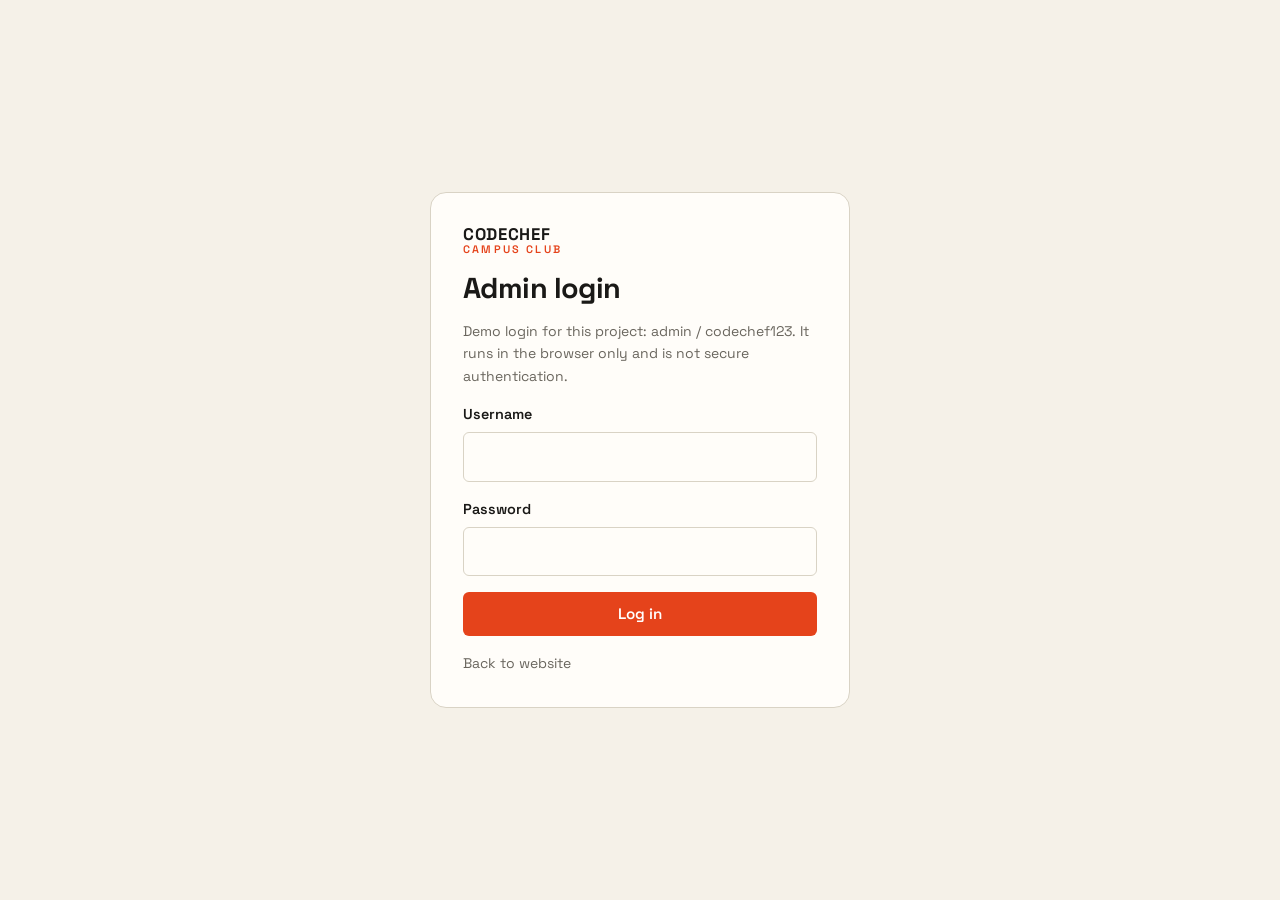
==== commit acf87f5a: "new changes" ====
--- a/admin.html
+++ b/admin.html
@@ -3,60 +3,46 @@
 <head>
 <meta charset="UTF-8">
 <meta name="viewport" content="width=device-width, initial-scale=1">
-<title>Admin | CodeChef Club</title>
+<title>Admin | CodeChef Campus Club</title>
+<link rel="icon" href="data:,">
+<link rel="preconnect" href="https://fonts.googleapis.com">
+<link rel="preconnect" href="https://fonts.gstatic.com" crossorigin>
+<link rel="stylesheet" href="https://fonts.googleapis.com/css2?family=Space+Grotesk:wght@400;500;600;700&display=swap">
 <link rel="stylesheet" href="style.css">
+<script src="script.js" defer></script>
 </head>
 <body data-page="admin">
-<header class="site-header" id="siteHeader"></header>
-<main>
-<section class="section">
-<div class="container">
-<div id="loginBox" class="narrow">
+<section class="login-view" id="login-view" hidden>
+<form class="login-card" id="login-form" novalidate>
+<a class="brand" href="index.html"><strong>CODECHEF</strong><span>CAMPUS CLUB</span></a>
 <h1>Admin login</h1>
-<p class="muted">Demo login for this frontend project. It is not real security.</p>
-<form id="loginForm" novalidate>
-<div class="field"><label for="username">Username</label><input id="username" autocomplete="username"></div>
-<div class="field"><label for="password">Password</label><input id="password" type="password" autocomplete="current-password"></div>
-<p class="error" id="loginError"></p>
-<button class="btn btn-primary" type="submit">Login</button>
+<p class="muted small">Demo login for this project: admin / codechef123. It runs in the browser only and is not secure authentication.</p>
+<div class="field"><label for="username">Username</label><input class="input" id="username" name="username" autocomplete="username"></div>
+<div class="field"><label for="password">Password</label><input class="input" id="password" name="password" type="password" autocomplete="current-password"></div>
+<p class="form-alert" id="login-error" role="alert"></p>
+<button class="btn btn-primary" type="submit">Log in</button>
+<a class="small muted" href="index.html">Back to website</a>
 </form>
-</div>
-<div id="dashboard" hidden>
-<div class="row-between"><h1>Dashboard</h1><button class="btn btn-outline" id="logoutBtn" type="button">Logout</button></div>
-<div class="stats" id="stats"></div>
-<h2 id="formTitle">Add event</h2>
-<form id="eventForm" class="panel" novalidate>
-<input type="hidden" id="eventId">
-<div class="two">
-<div class="field"><label for="eventName">Event name</label><input id="eventName" name="eventName"><p class="error"></p></div>
-<div class="field"><label for="eventCategory">Category</label><select id="eventCategory" name="eventCategory"></select><p class="error"></p></div>
-</div>
-<div class="two">
-<div class="field"><label for="eventDate">Date</label><input id="eventDate" name="eventDate" type="date"><p class="error"></p></div>
-<div class="field"><label for="eventTime">Time</label><input id="eventTime" name="eventTime" type="time"><p class="error"></p></div>
-</div>
-<div class="field"><label for="eventVenue">Venue</label><input id="eventVenue" name="eventVenue"><p class="error"></p></div>
-<div class="field"><label for="eventDescription">Description</label><textarea id="eventDescription" name="eventDescription" rows="3"></textarea><p class="error"></p></div>
-<label class="check"><input type="checkbox" id="eventFeatured" name="eventFeatured"> Featured event</label>
-<div class="actions"><button class="btn btn-primary" id="eventSubmit" type="submit">Add Event</button><button class="btn btn-outline" id="cancelEdit" type="button" hidden>Cancel</button></div>
-</form>
-<h2>Manage events</h2>
-<div class="table-wrap"><table><thead><tr><th>Name</th><th>Category</th><th>Date</th><th>Venue</th><th>Registered</th><th>Actions</th></tr></thead><tbody id="eventRows"></tbody></table></div>
-<h2>Registrations</h2>
-<div class="toolbar">
-<input type="search" id="regSearch" placeholder="Search name, email, college, event or ID" aria-label="Search registrations">
-<select id="regEvent" aria-label="Filter by event"></select>
-</div>
-<div class="table-wrap"><table><thead><tr><th>ID</th><th>Name</th><th>Email</th><th>College</th><th>Year</th><th>Phone</th><th>Event</th><th>Date</th></tr></thead><tbody id="regRows"></tbody></table></div>
+</section>
+
+<div class="admin-shell" id="app-view" hidden>
+<aside class="sidebar" id="sidebar" aria-label="Admin navigation">
+<a class="brand" href="index.html"><strong>CODECHEF</strong><span>ADMIN</span></a>
+<nav class="side-nav">
+<button class="side-link" type="button" data-view="dashboard">Dashboard</button>
+<button class="side-link" type="button" data-view="events">Events</button>
+<button class="side-link" type="button" data-view="registrations">Registrations</button>
+</nav>
+<button class="side-link side-logout" type="button" id="logout">Logout</button>
+</aside>
+<div class="admin-main">
+<header class="admin-top">
+<button class="btn btn-ghost btn-sm menu-btn" type="button" id="sidebar-toggle" aria-expanded="false" aria-controls="sidebar">Menu</button>
+<h1 id="view-title">Dashboard</h1>
+<a class="btn btn-ghost btn-sm" href="events.html">View site</a>
+</header>
+<main id="admin-content"></main>
 </div>
 </div>
-</section>
-<div class="modal" id="modal" role="dialog" aria-modal="true" aria-labelledby="modalText">
-<div class="modal-box"><p id="modalText">Are you sure you want to delete this event?</p><div class="actions"><button class="btn btn-outline" id="modalCancel" type="button">Cancel</button><button class="btn btn-danger" id="modalDelete" type="button">Delete</button></div></div>
-</div>
-<div class="toast" id="toast" role="status"></div>
-</main>
-<footer class="site-footer"><div class="container row-between"><p>CodeChef Club, college technical society.</p><nav class="foot-links"><a href="index.html">Home</a><a href="events.html">Events</a><a href="admin.html">Admin</a></nav></div></footer>
-<script src="script.js"></script>
 </body>
 </html>
--- a/style.css
+++ b/style.css
@@ -1,175 +1,260 @@
-:root {
-  --bg: #0b0b0d;
-  --surface: #151518;
-  --surface-2: #1d1d21;
-  --border: #2b2b31;
-  --text: #f3f1ed;
-  --muted: #a3a3ab;
-  --red: #e5342b;
-  --red-hover: #ff4a40;
-  --error: #ff7a70;
-  --ok: #4ade80;
-  --radius: 12px;
-  --radius-sm: 8px;
-  --space: 24px;
-  --transition: 0.2s ease;
-  --font: "Segoe UI", system-ui, -apple-system, Roboto, sans-serif;
-}
-
-* { box-sizing: border-box; }
-html { scroll-behavior: smooth; }
-body { margin: 0; background: var(--bg); color: var(--text); font-family: var(--font); line-height: 1.6; overflow-x: hidden; }
-h1, h2, h3 { margin: 0 0 12px; line-height: 1.15; letter-spacing: -0.02em; }
-h1 { font-size: clamp(2rem, 5vw, 3rem); }
-h2 { font-size: clamp(1.5rem, 3vw, 2rem); }
-h3 { font-size: 1.1rem; letter-spacing: 0; }
-p { margin: 0 0 12px; }
-a { color: inherit; }
-:focus-visible { outline: 2px solid var(--red-hover); outline-offset: 3px; }
-.container { width: min(1120px, 100% - 40px); margin: 0 auto; }
-.narrow { max-width: 680px; }
-.muted { color: var(--muted); }
-.section { padding: clamp(48px, 8vw, 88px) 0; }
-.alt { background: var(--surface); border-block: 1px solid var(--border); }
-.row-between { display: flex; justify-content: space-between; align-items: center; gap: 16px; flex-wrap: wrap; }
-.link { color: var(--red-hover); text-decoration: none; font-weight: 600; }
-.link:hover { text-decoration: underline; }
-
-.btn { display: inline-flex; align-items: center; justify-content: center; padding: 12px 22px; border-radius: var(--radius-sm); border: 1px solid transparent; font: 600 1rem var(--font); cursor: pointer; text-decoration: none; transition: var(--transition); min-height: 44px; }
-.btn:active { transform: scale(0.97); }
-.btn-primary { background: var(--red); color: #fff; }
-.btn-primary:hover { background: var(--red-hover); transform: translateY(-2px); }
-.btn-outline { background: transparent; border-color: var(--border); color: var(--text); }
-.btn-outline:hover { border-color: var(--text); }
-.btn-danger { background: transparent; border-color: var(--error); color: var(--error); }
-.btn-danger:hover { background: var(--error); color: #1a0504; }
-.btn-disabled { background: var(--surface-2); border-color: var(--border); color: var(--muted); cursor: not-allowed; }
-.btn-disabled:active { transform: none; }
-.btn-small { padding: 6px 14px; min-height: 36px; font-size: 0.9rem; }
-.actions { display: flex; gap: 12px; flex-wrap: wrap; margin-top: 20px; }
-
-.site-header { position: sticky; top: 0; z-index: 20; background: rgba(11, 11, 13, 0.92); backdrop-filter: blur(8px); border-bottom: 1px solid var(--border); }
-.nav { display: flex; align-items: center; justify-content: space-between; height: 64px; }
-.brand { font-weight: 700; text-decoration: none; display: flex; align-items: center; gap: 10px; }
-.brand span { background: var(--red); padding: 4px 8px; border-radius: 6px; font-size: 0.8rem; }
-.nav-links { display: flex; align-items: center; gap: 24px; }
-.nav-links a:not(.btn) { color: var(--muted); text-decoration: none; padding: 4px 0; transition: color var(--transition); }
-.nav-links a:not(.btn):hover { color: var(--text); }
-.nav-links a.active { color: var(--text); box-shadow: 0 2px 0 var(--red); }
-.menu-btn { display: none; background: none; border: 1px solid var(--border); color: var(--text); width: 44px; height: 44px; border-radius: var(--radius-sm); font-size: 1.3rem; cursor: pointer; }
-
-.hero { padding: clamp(64px, 12vw, 130px) 0; background: radial-gradient(ellipse 50% 60% at 85% 0%, rgba(229, 52, 43, 0.2), transparent 70%), linear-gradient(var(--border) 1px, transparent 1px) 0 0 / 48px 48px, linear-gradient(90deg, var(--border) 1px, transparent 1px) 0 0 / 48px 48px; background-color: var(--bg); position: relative; overflow: hidden; }
-.hero-inner { position: relative; display: grid; grid-template-columns: 1.4fr 1fr; gap: 48px; align-items: center; }
-.hero h1 { font-size: clamp(2.6rem, 7vw, 4.8rem); max-width: 11ch; }
-.lead { max-width: 48ch; color: var(--muted); font-size: 1.15rem; }
-.next { padding: 28px; background: var(--surface); border: 1px solid var(--border); border-top: 3px solid var(--red); border-radius: var(--radius); }
-.next h3 { font-size: 1.5rem; }
-.next p { margin-bottom: 6px; }
-.next .btn { margin-top: 14px; }
-.next-label { color: var(--red-hover); font-weight: 600; font-size: 0.9rem; }
-
-.grid, .stats { display: grid; gap: var(--space); margin-top: 24px; }
-.about { display: grid; grid-template-columns: 1fr 1.6fr; gap: 48px; }
-.about-text p { color: var(--muted); padding: 16px 0; margin: 0; border-bottom: 1px solid var(--border); }
-.about-text p:first-child { padding-top: 0; }
-.about-text strong { color: var(--text); }
-.grid { grid-template-columns: repeat(auto-fill, minmax(260px, 1fr)); }
-
-.card { display: flex; flex-direction: column; gap: 6px; padding: 22px; background: var(--surface); border: 1px solid var(--border); border-radius: var(--radius); transition: var(--transition); }
-.card:hover { transform: translateY(-4px); border-color: var(--red); }
-.card h3 { margin: 10px 0 0; }
-.card p { color: var(--muted); font-size: 0.95rem; margin: 0; }
-.card .meta { color: var(--text); }
-.card .desc { flex: 1; margin: 6px 0 16px; }
-.card-top { display: flex; justify-content: space-between; align-items: flex-start; }
-.date-block { display: flex; flex-direction: column; align-items: center; min-width: 52px; padding: 6px 10px; border: 1px solid var(--border); border-radius: var(--radius-sm); background: var(--bg); line-height: 1.2; }
-.date-block b { font-size: 1.3rem; }
-.date-block span { font-size: 0.75rem; color: var(--red-hover); font-weight: 600; }
-.count { margin: 0 0 16px; color: var(--muted); font-size: 0.9rem; }
-.badge { align-self: flex-start; font-size: 0.78rem; padding: 2px 10px; border-radius: 99px; background: var(--surface-2); border: 1px solid var(--border); color: var(--text); }
-.featured { display: grid; grid-template-columns: 1.4fr 1fr; gap: 32px; padding: clamp(24px, 4vw, 44px); border: 1px solid var(--red); border-radius: var(--radius); background: var(--bg); box-shadow: 0 0 50px rgba(229, 52, 43, 0.15); margin-top: 24px; }
-.featured h3 { font-size: clamp(1.6rem, 3vw, 2.3rem); }
-.featured .meta { display: grid; gap: 8px; align-content: center; color: var(--muted); }
-.featured .meta strong { color: var(--text); }
-
-.toolbar { display: flex; gap: 12px; margin: 20px 0; }
-.toolbar input { flex: 1; }
-.toolbar select { width: 220px; }
-input, select, textarea { width: 100%; padding: 12px 14px; font: 1rem var(--font); color: var(--text); background: var(--surface); border: 1px solid var(--border); border-radius: var(--radius-sm); transition: var(--transition); }
-input:focus, select:focus, textarea:focus { outline: none; border-color: var(--red-hover); box-shadow: 0 0 0 3px rgba(229, 52, 43, 0.25); }
-.field { margin-bottom: 16px; }
-.field.invalid input, .field.invalid select, .field.invalid textarea { border-color: var(--error); }
-label { display: block; margin-bottom: 6px; font-weight: 500; font-size: 0.92rem; }
-.check { display: flex; align-items: center; gap: 10px; cursor: pointer; }
-.check input { width: 18px; height: 18px; accent-color: var(--red); }
-.error { color: var(--error); font-size: 0.85rem; margin: 6px 0 0; }
-.error:empty { display: none; }
-.two { display: grid; grid-template-columns: 1fr 1fr; gap: 0 16px; }
-.selected { padding: 16px 18px; margin: 16px 0 24px; border: 1px solid var(--border); border-left: 3px solid var(--red); border-radius: var(--radius-sm); background: var(--surface); }
-.selected p { margin: 0; color: var(--muted); }
-
-.success { text-align: center; }
-.success[hidden] { display: none; }
-.tick { width: 72px; height: 72px; margin: 0 auto 16px; display: grid; place-items: center; border-radius: 50%; background: rgba(74, 222, 128, 0.15); color: var(--ok); font-size: 2rem; animation: pop 0.4s ease; }
-.success dl { max-width: 420px; margin: 24px auto; border: 1px dashed var(--border); border-radius: var(--radius); text-align: left; }
-.success dl div { display: flex; justify-content: space-between; gap: 16px; padding: 12px 16px; border-bottom: 1px solid var(--border); }
-.success dl div:last-child { border: 0; }
-.success dt { color: var(--muted); }
-.success dd { margin: 0; font-weight: 600; text-align: right; overflow-wrap: anywhere; }
-
-.stats { grid-template-columns: repeat(4, 1fr); margin-bottom: 40px; }
-.stat { padding: 20px; background: var(--surface); border: 1px solid var(--border); border-radius: var(--radius); }
-.stat b { display: block; font-size: 1.8rem; color: var(--red-hover); overflow-wrap: anywhere; }
-.stat span { color: var(--muted); font-size: 0.9rem; }
-.panel { padding: 24px; background: var(--surface); border: 1px solid var(--border); border-radius: var(--radius); margin-bottom: 40px; }
-.table-wrap { overflow-x: auto; border: 1px solid var(--border); border-radius: var(--radius); margin-bottom: 40px; }
-table { width: 100%; border-collapse: collapse; min-width: 640px; }
-th, td { padding: 12px 14px; text-align: left; border-bottom: 1px solid var(--border); font-size: 0.92rem; }
-th { background: var(--surface); color: var(--muted); font-weight: 600; }
-tr:last-child td { border-bottom: 0; }
-td .btn + .btn { margin-left: 6px; }
-.empty { display: flex; flex-direction: column; align-items: center; gap: 14px; padding: 40px 16px; text-align: center; color: var(--muted); border: 1px dashed var(--border); border-radius: var(--radius); grid-column: 1 / -1; }
-td.empty { display: table-cell; border: 0; }
-.foot-links { display: flex; gap: 20px; }
-.foot-links a { text-decoration: none; }
-.foot-links a:hover { color: var(--text); }
-
-.modal { position: fixed; inset: 0; display: grid; place-items: center; padding: 20px; background: rgba(0, 0, 0, 0.7); opacity: 0; visibility: hidden; transition: var(--transition); z-index: 50; }
-.modal.open { opacity: 1; visibility: visible; }
-.modal-box { width: min(420px, 100%); padding: 28px; background: var(--surface); border: 1px solid var(--border); border-radius: var(--radius); transform: scale(0.94); transition: var(--transition); }
-.modal.open .modal-box { transform: scale(1); }
-.toast { position: fixed; left: 50%; bottom: 24px; transform: translate(-50%, 20px); padding: 12px 20px; background: var(--surface-2); border: 1px solid var(--ok); border-radius: var(--radius-sm); opacity: 0; pointer-events: none; transition: var(--transition); z-index: 60; }
-.toast.show { opacity: 1; transform: translate(-50%, 0); }
-
-.site-footer { padding: 28px 0; border-top: 1px solid var(--border); color: var(--muted); font-size: 0.9rem; }
-.site-footer p { margin: 0; }
-
-.reveal { opacity: 0; transform: translateY(14px); transition: opacity 0.5s ease, transform 0.5s ease; }
-.reveal.in { opacity: 1; transform: none; }
-@keyframes pop { from { transform: scale(0.5); opacity: 0; } }
-@media (prefers-reduced-motion: reduce) {
-  * { transition: none !important; animation: none !important; scroll-behavior: auto !important; }
-  .reveal { opacity: 1; transform: none; }
-}
-
-@media (max-width: 900px) {
-  .hero-inner, .about, .featured { grid-template-columns: 1fr; gap: 28px; }
-  .stats { grid-template-columns: repeat(2, 1fr); }
-}
-@media (max-width: 720px) {
-  .menu-btn { display: block; }
-  .nav-links { position: absolute; top: 64px; left: 0; right: 0; flex-direction: column; align-items: stretch; gap: 0; padding: 8px 20px 20px; background: var(--bg); border-bottom: 1px solid var(--border); transform: translateY(-12px); opacity: 0; visibility: hidden; transition: var(--transition); }
-  .nav-links.open { transform: none; opacity: 1; visibility: visible; }
-  .nav-links a:not(.btn) { padding: 14px 0; border-bottom: 1px solid var(--border); }
-  .nav-links a.active { box-shadow: none; color: var(--red-hover); }
-  .nav-links .btn { margin-top: 14px; }
-  .toolbar { flex-direction: column; }
-  .toolbar select { width: 100%; }
-  .two { grid-template-columns: 1fr; }
-}
-@media (max-width: 480px) {
-  .stats { grid-template-columns: 1fr; }
-  .actions .btn { width: 100%; }
-  .success dl div { flex-direction: column; gap: 2px; }
-  .success dd { text-align: left; }
-}
+*,*::before,*::after{box-sizing:border-box;margin:0}
+:root{--background:#f5f1e8;--surface:#fffdf9;--surface-dark:#161514;--text:#1a1917;--text-muted:#6a665e;--accent:#e5431b;--accent-dark:#c43512;--border:#d9d3c5;--success:#1d7a4b;--danger:#c4281c;--radius-sm:6px;--radius-md:10px;--radius-lg:16px;--shadow:0 10px 28px rgba(22,21,20,.1);--transition:.18s ease;--container:1180px;--space-1:8px;--space-2:12px;--space-3:16px;--space-4:24px;--space-5:32px;--space-6:48px;--space-7:64px}
+html{scroll-behavior:smooth}
+body{font-family:'Space Grotesk','Inter',system-ui,-apple-system,'Segoe UI',sans-serif;background:var(--background);color:var(--text);line-height:1.6;font-size:16px;-webkit-font-smoothing:antialiased;overflow-x:hidden}
+body.no-scroll{overflow:hidden}
+a{color:inherit;text-decoration:none}
+button,input,select,textarea{font:inherit;color:inherit}
+button{cursor:pointer}
+:focus-visible{outline:2px solid var(--accent);outline-offset:2px}
+[hidden]{display:none!important}
+h1,h2,h3{line-height:1.12;letter-spacing:-.02em}
+.container{width:100%;max-width:var(--container);margin:0 auto;padding:0 var(--space-4)}
+.eyebrow,.panel-label{font-size:.78rem;font-weight:600;letter-spacing:.12em;text-transform:uppercase;color:var(--accent)}
+.display{font-size:clamp(2.5rem,6.4vw,4.6rem);font-weight:700;letter-spacing:-.035em;line-height:1.02}
+.lead{font-size:1.1rem;color:var(--text-muted);max-width:52ch}
+.muted{color:var(--text-muted)}
+.small{font-size:.875rem}
+
+.btn{display:inline-flex;align-items:center;justify-content:center;gap:var(--space-1);padding:12px 20px;border:1px solid transparent;border-radius:var(--radius-sm);font-weight:600;font-size:.95rem;line-height:1.2;background:none;transition:background var(--transition),border-color var(--transition),color var(--transition),transform var(--transition);white-space:nowrap}
+.btn-sm{padding:9px 16px;font-size:.88rem}
+.btn-primary{background:var(--accent);color:#fff}
+.btn-primary:hover{background:var(--accent-dark)}
+.btn-outline{border-color:var(--text);color:var(--text)}
+.btn-outline:hover{background:var(--text);color:var(--background)}
+.btn-ghost{border-color:var(--border);background:var(--surface)}
+.btn-ghost:hover{border-color:var(--text)}
+.btn-light{background:var(--background);color:var(--text)}
+.btn-light:hover{background:#fff}
+.btn-danger{background:var(--danger);color:#fff}
+.btn-danger:hover{background:#9f1f15}
+.btn-disabled{border-color:var(--border);color:var(--text-muted);background:transparent;cursor:not-allowed}
+.btn-row{display:flex;flex-wrap:wrap;gap:var(--space-2)}
+
+.badge{display:inline-block;padding:3px 10px;border-radius:999px;border:1px solid var(--border);font-size:.78rem;font-weight:600;background:var(--surface)}
+.badge-up{color:var(--success);border-color:var(--success)}
+.badge-past{color:var(--text-muted)}
+.badge-accent{background:var(--accent);border-color:var(--accent);color:#fff}
+
+.site-header{position:sticky;top:0;z-index:40;background:var(--background);border-bottom:1px solid var(--border)}
+.nav-bar{display:flex;align-items:center;justify-content:space-between;height:64px}
+.brand{display:flex;flex-direction:column;line-height:1.1}
+.brand strong{font-size:1.05rem;letter-spacing:.04em}
+.brand span{font-size:.68rem;letter-spacing:.2em;color:var(--accent);font-weight:600}
+.site-nav{display:flex;align-items:center;gap:var(--space-4)}
+.site-nav ul{display:flex;list-style:none;padding:0;gap:var(--space-1)}
+.site-nav a.nav-link{display:block;padding:8px 12px;font-weight:500;color:var(--text-muted);border-bottom:2px solid transparent;transition:color var(--transition)}
+.site-nav a.nav-link:hover{color:var(--text)}
+.site-nav a.nav-link.active{color:var(--text);border-bottom-color:var(--accent)}
+.nav-toggle{display:none;flex-direction:column;gap:5px;padding:10px;background:none;border:1px solid var(--border);border-radius:var(--radius-sm)}
+.nav-toggle span{display:block;width:20px;height:2px;background:var(--text)}
+
+.hero{padding:var(--space-6) 0 var(--space-5)}
+.hero-grid{display:grid;grid-template-columns:1.25fr .75fr;gap:var(--space-6);align-items:center}
+.hero .eyebrow{margin-bottom:var(--space-3)}
+.hero .lead{margin:var(--space-4) 0}
+.next-panel{background:var(--surface-dark);color:var(--background);border-radius:var(--radius-lg);padding:var(--space-5);display:flex;flex-direction:column;gap:var(--space-3)}
+.next-panel h2{font-size:1.9rem}
+.next-panel dl{display:grid;gap:var(--space-1);border-top:1px solid #3a3835;padding-top:var(--space-3)}
+.next-panel dl div{display:flex;justify-content:space-between;gap:var(--space-3)}
+.next-panel dt{color:#a9a498}
+.next-panel dd{margin:0;font-weight:600;text-align:right}
+.next-panel .btn{margin-top:var(--space-1)}
+
+.section{padding:var(--space-6) 0}
+.section-head{display:flex;justify-content:space-between;align-items:flex-end;gap:var(--space-4);margin-bottom:var(--space-5);flex-wrap:wrap}
+.section-head h2{font-size:clamp(1.7rem,3.6vw,2.4rem)}
+.section-head p{color:var(--text-muted);margin-top:var(--space-1)}
+.intro{display:grid;grid-template-columns:1fr 1.4fr;gap:var(--space-6);align-items:start}
+.intro h2{font-size:clamp(1.8rem,4vw,2.8rem)}
+.intro p{color:var(--text-muted);margin-top:var(--space-3);max-width:46ch}
+.principles{display:grid;grid-template-columns:1fr 1fr;gap:var(--space-4)}
+.principle{border-top:2px solid var(--text);padding-top:var(--space-3)}
+.principle h3{font-size:1.2rem;margin-bottom:4px}
+.principle p{margin:0;font-size:.95rem}
+
+.event-grid{display:grid;grid-template-columns:repeat(3,1fr);gap:var(--space-4)}
+.event-card{display:flex;flex-direction:column;gap:var(--space-3);background:var(--surface);border:1px solid var(--border);border-radius:var(--radius-md);padding:var(--space-4);transition:transform var(--transition),border-color var(--transition)}
+.event-card:hover{transform:translateY(-3px);border-color:var(--text)}
+.event-card:hover .btn-primary{background:var(--accent-dark)}
+.card-top{display:flex;justify-content:space-between;align-items:center;gap:var(--space-2)}
+.date-tag{font-weight:600;font-size:.9rem}
+.card-body{flex:1}
+.card-body h3{font-size:1.35rem;margin-bottom:var(--space-1)}
+.card-body p{color:var(--text-muted);font-size:.95rem;display:-webkit-box;-webkit-line-clamp:3;-webkit-box-orient:vertical;overflow:hidden}
+.meta{display:flex;gap:var(--space-4);padding:var(--space-2) 0;border-top:1px solid var(--border);font-size:.88rem}
+.meta div{min-width:0}
+.meta dt{color:var(--text-muted);font-size:.75rem}
+.meta dd{margin:0;font-weight:600}
+.card-actions{display:flex;gap:var(--space-1)}
+.card-actions .btn{flex:1;padding:10px 12px}
+
+.featured{display:grid;grid-template-columns:1.3fr 1fr;gap:var(--space-5);background:var(--surface-dark);color:var(--background);border-radius:var(--radius-lg);padding:var(--space-6);align-items:center}
+.featured h2{font-size:clamp(1.8rem,4vw,2.7rem);margin:var(--space-2) 0}
+.featured p{color:#c9c4b8;max-width:52ch}
+.featured dl{display:grid;gap:var(--space-2);margin-bottom:var(--space-4)}
+.featured dl div{display:flex;justify-content:space-between;border-bottom:1px solid #3a3835;padding-bottom:var(--space-1)}
+.featured dt{color:#a9a498}
+.featured dd{margin:0;font-weight:600}
+
+.reasons{display:grid;grid-template-columns:repeat(3,1fr);gap:var(--space-4)}
+.reason{padding:var(--space-4);background:var(--surface);border:1px solid var(--border);border-radius:var(--radius-md)}
+.reason h3{font-size:1.15rem;margin-bottom:var(--space-1)}
+.reason p{color:var(--text-muted);font-size:.95rem}
+.category-grid{display:grid;grid-template-columns:repeat(5,1fr);gap:var(--space-3)}
+.category-tile{display:flex;flex-direction:column;gap:4px;padding:var(--space-4);border:1px solid var(--border);border-radius:var(--radius-md);background:var(--surface);transition:border-color var(--transition),transform var(--transition)}
+.category-tile:hover{border-color:var(--accent);transform:translateY(-2px)}
+.category-tile span{font-weight:600;font-size:1.05rem}
+.category-tile strong{font-size:.85rem;color:var(--text-muted);font-weight:500}
+.cta{display:flex;justify-content:space-between;align-items:center;gap:var(--space-4);flex-wrap:wrap;padding:var(--space-5);border:1px solid var(--text);border-radius:var(--radius-lg)}
+.cta h2{font-size:clamp(1.6rem,3.5vw,2.2rem)}
+.cta p{color:var(--text-muted)}
+
+.site-footer{background:var(--surface-dark);color:#c9c4b8;margin-top:var(--space-6);padding:var(--space-6) 0 var(--space-4)}
+.footer-grid{display:grid;grid-template-columns:1.5fr 1fr 1fr;gap:var(--space-5)}
+.footer-grid h3{color:var(--background);font-size:1rem;margin-bottom:var(--space-2)}
+.footer-grid ul{list-style:none;padding:0;display:grid;gap:6px}
+.footer-grid a:hover{color:#fff}
+.footer-base{margin-top:var(--space-5);padding-top:var(--space-3);border-top:1px solid #3a3835;font-size:.85rem}
+
+.page-header{padding:var(--space-6) 0 var(--space-4)}
+.page-header h1{font-size:clamp(2rem,5vw,3.2rem);margin:var(--space-1) 0 var(--space-2);max-width:20ch}
+.toolbar{display:grid;grid-template-columns:2.2fr 1fr 1fr 1fr;gap:var(--space-2);padding:var(--space-2);background:var(--surface);border:1px solid var(--border);border-radius:var(--radius-md)}
+.input,.select,.textarea{width:100%;padding:11px 14px;background:var(--surface);border:1px solid var(--border);border-radius:var(--radius-sm);transition:border-color var(--transition)}
+.input:hover,.select:hover,.textarea:hover{border-color:var(--text-muted)}
+.textarea{min-height:96px;resize:vertical}
+.input.invalid,.select.invalid,.textarea.invalid{border-color:var(--danger)}
+.toolbar .input,.toolbar .select{border-color:transparent;background:var(--background)}
+.result-count{margin:var(--space-3) 0;font-weight:600}
+.events-grid{grid-template-columns:repeat(3,1fr);padding-bottom:var(--space-4)}
+.empty-state{grid-column:1/-1;text-align:center;padding:var(--space-6) var(--space-4);border:1px dashed var(--border);border-radius:var(--radius-md);display:grid;gap:var(--space-2);justify-items:center}
+.empty-state h3{font-size:1.1rem;letter-spacing:.08em}
+.empty-state p{color:var(--text-muted)}
+
+.field{display:grid;gap:6px;align-content:start}
+.field label{font-weight:600;font-size:.9rem}
+.field-error{color:var(--danger);font-size:.83rem;min-height:0}
+.field-error:empty{display:none}
+.form-grid{display:grid;grid-template-columns:1fr 1fr;gap:var(--space-3)}
+.form-grid .span-2{grid-column:1/-1}
+.check{display:flex;gap:var(--space-1);align-items:center;font-weight:500}
+.form-alert{color:var(--danger);font-weight:600;font-size:.92rem}
+.form-alert:empty{display:none}
+
+.register-layout{display:grid;grid-template-columns:1fr 1fr;gap:var(--space-6);padding:var(--space-6) 0 var(--space-4);align-items:start}
+.summary{background:var(--surface-dark);color:var(--background);border-radius:var(--radius-lg);padding:var(--space-5);display:grid;gap:var(--space-3)}
+.summary h1{font-size:clamp(1.8rem,4vw,2.5rem)}
+.summary p{color:#c9c4b8}
+.summary dl{display:grid;gap:var(--space-2);border-top:1px solid #3a3835;padding-top:var(--space-3)}
+.summary dl div{display:flex;justify-content:space-between;gap:var(--space-3)}
+.summary dt{color:#a9a498}
+.summary dd{margin:0;font-weight:600;text-align:right}
+.form-card{background:var(--surface);border:1px solid var(--border);border-radius:var(--radius-lg);padding:var(--space-5)}
+.form-card h2{font-size:1.5rem;margin-bottom:var(--space-3)}
+.form-card .btn{margin-top:var(--space-2)}
+.success{max-width:640px;margin:var(--space-7) auto;text-align:center;background:var(--surface);border:1px solid var(--border);border-radius:var(--radius-lg);padding:var(--space-6) var(--space-5);display:grid;gap:var(--space-3);justify-items:center}
+.success h1{font-size:clamp(1.8rem,4vw,2.5rem)}
+.success .check-mark{width:56px;height:56px;border-radius:50%;background:var(--success);color:#fff;display:grid;place-items:center;font-size:1.7rem}
+.reg-id{font-size:1.8rem;font-weight:700;letter-spacing:.06em;padding:var(--space-2) var(--space-4);border:2px dashed var(--accent);border-radius:var(--radius-md)}
+.success dl{display:grid;gap:var(--space-1);width:100%;text-align:left;border-top:1px solid var(--border);padding-top:var(--space-3)}
+.success dl div{display:flex;justify-content:space-between;gap:var(--space-3)}
+.success dt{color:var(--text-muted)}
+.success dd{margin:0;font-weight:600;text-align:right}
+
+.modal-overlay{position:fixed;inset:0;z-index:100;background:rgba(22,21,20,.62);display:flex;align-items:flex-start;justify-content:center;padding:var(--space-4) var(--space-3);overflow-y:auto}
+.modal{position:relative;width:100%;max-width:580px;margin:auto;background:var(--surface);border-radius:var(--radius-lg);padding:var(--space-5);box-shadow:var(--shadow);display:grid;gap:var(--space-3);animation:modal-in .18s ease}
+.modal:focus{outline:none}
+.modal h2{font-size:1.7rem;padding-right:var(--space-5)}
+.modal-x{position:absolute;top:var(--space-3);right:var(--space-3);width:36px;height:36px;border:1px solid var(--border);background:var(--surface);border-radius:var(--radius-sm);font-size:1.3rem;line-height:1}
+.modal-x:hover{border-color:var(--text)}
+.modal-actions{display:flex;justify-content:flex-end;gap:var(--space-2);flex-wrap:wrap}
+.detail-list{display:grid;gap:var(--space-1)}
+.detail-list div{display:flex;justify-content:space-between;gap:var(--space-3);padding:var(--space-1) 0;border-bottom:1px solid var(--border)}
+.detail-list dt{color:var(--text-muted)}
+.detail-list dd{margin:0;font-weight:600;text-align:right}
+@keyframes modal-in{from{opacity:0;transform:translateY(8px)}to{opacity:1;transform:none}}
+
+.login-view{min-height:100vh;display:grid;place-items:center;padding:var(--space-4)}
+.login-card{width:100%;max-width:420px;background:var(--surface);border:1px solid var(--border);border-radius:var(--radius-lg);padding:var(--space-5);display:grid;gap:var(--space-3)}
+.login-card h1{font-size:1.8rem}
+.admin-shell{display:grid;grid-template-columns:240px 1fr;min-height:100vh}
+.sidebar{background:var(--surface-dark);color:#c9c4b8;padding:var(--space-4);display:flex;flex-direction:column;gap:var(--space-4);position:sticky;top:0;height:100vh}
+.sidebar .brand strong{color:var(--background)}
+.side-nav{display:grid;gap:4px}
+.side-link{text-align:left;padding:10px 12px;border:0;border-radius:var(--radius-sm);background:none;color:#c9c4b8;font-weight:500}
+.side-link:hover{background:#2a2826;color:#fff}
+.side-link.active{background:var(--accent);color:#fff}
+.side-logout{margin-top:auto}
+.admin-main{min-width:0}
+.admin-top{display:flex;align-items:center;justify-content:space-between;gap:var(--space-3);padding:var(--space-3) var(--space-5);border-bottom:1px solid var(--border);background:var(--surface)}
+.admin-top h1{font-size:1.3rem}
+.menu-btn{display:none}
+#admin-content{padding:var(--space-5)}
+.stats{display:grid;grid-template-columns:repeat(4,1fr);gap:var(--space-3);margin-bottom:var(--space-4)}
+.stat{background:var(--surface);border:1px solid var(--border);border-radius:var(--radius-md);padding:var(--space-3) var(--space-4)}
+.stat span{color:var(--text-muted);font-size:.85rem}
+.stat strong{display:block;font-size:1.9rem;line-height:1.2;overflow-wrap:anywhere}
+.stat strong.stat-text{font-size:1.1rem;padding-top:8px}
+.panels{display:grid;grid-template-columns:1fr 1fr;gap:var(--space-4)}
+.panel{background:var(--surface);border:1px solid var(--border);border-radius:var(--radius-md);padding:var(--space-4);min-width:0}
+.panel h2{font-size:1.1rem;margin-bottom:var(--space-3)}
+.list{list-style:none;padding:0;display:grid}
+.list li{display:flex;justify-content:space-between;gap:var(--space-3);padding:var(--space-2) 0;border-top:1px solid var(--border)}
+.list li:first-child{border-top:0}
+.list small{color:var(--text-muted);display:block}
+.admin-bar{display:flex;justify-content:space-between;align-items:center;gap:var(--space-3);margin-bottom:var(--space-3);flex-wrap:wrap}
+.admin-filters{display:grid;grid-template-columns:2fr 1fr;gap:var(--space-2);flex:1;max-width:620px}
+.table-wrap{overflow-x:auto;background:var(--surface);border:1px solid var(--border);border-radius:var(--radius-md)}
+table{width:100%;border-collapse:collapse;min-width:760px}
+th{text-align:left;font-size:.78rem;color:var(--text-muted);font-weight:600;padding:var(--space-2) var(--space-3);border-bottom:1px solid var(--border);white-space:nowrap}
+td{padding:var(--space-2) var(--space-3);border-bottom:1px solid var(--border);font-size:.92rem;vertical-align:middle}
+tr:last-child td{border-bottom:0}
+td small{display:block;color:var(--text-muted)}
+.row-actions{display:flex;gap:6px}
+.table-empty{text-align:center;color:var(--text-muted);padding:var(--space-5)}
+
+@media (prefers-reduced-motion:reduce){*{transition:none!important;animation:none!important;scroll-behavior:auto!important}}
+
+@media (max-width:1024px){
+.event-grid,.events-grid{grid-template-columns:repeat(2,1fr)}
+.category-grid{grid-template-columns:repeat(3,1fr)}
+.stats{grid-template-columns:repeat(2,1fr)}
+.admin-shell{grid-template-columns:190px 1fr}
+.sidebar{padding:var(--space-3)}
+#admin-content,.admin-top{padding-left:var(--space-4);padding-right:var(--space-4)}
+.featured{padding:var(--space-5)}
+}
+@media (max-width:820px){
+.nav-toggle{display:flex}
+.site-nav{display:none;position:absolute;top:64px;left:0;right:0;flex-direction:column;align-items:stretch;gap:var(--space-3);background:var(--background);border-bottom:1px solid var(--border);padding:var(--space-3) var(--space-4) var(--space-4)}
+.site-nav.open{display:flex}
+.site-nav ul{flex-direction:column}
+.hero-grid,.intro,.featured,.register-layout,.panels{grid-template-columns:1fr}
+.hero-grid{gap:var(--space-5)}
+.reasons{grid-template-columns:1fr}
+.footer-grid{grid-template-columns:1fr 1fr}
+.toolbar{grid-template-columns:1fr 1fr}
+.toolbar .input{grid-column:1/-1}
+.register-layout{gap:var(--space-4)}
+}
+@media (max-width:768px){
+.admin-shell{grid-template-columns:1fr}
+.sidebar{position:fixed;inset:0 auto 0 0;width:240px;height:100%;z-index:60;transform:translateX(-100%);transition:transform var(--transition)}
+.sidebar.open{transform:none}
+.menu-btn{display:inline-flex}
+}
+@media (max-width:640px){
+.container{padding:0 var(--space-3)}
+.event-grid,.events-grid,.principles,.form-grid,.toolbar,.admin-filters{grid-template-columns:1fr}
+.category-grid{grid-template-columns:repeat(2,1fr)}
+.footer-grid{grid-template-columns:1fr}
+.hero{padding-top:var(--space-5)}
+.next-panel,.summary,.form-card,.cta,.featured{padding:var(--space-4)}
+.stats{grid-template-columns:1fr}
+.modal{padding:var(--space-4)}
+.modal-actions .btn,.btn-row .btn{flex:1}
+.cta .btn{width:100%}
+#admin-content,.admin-top{padding-left:var(--space-3);padding-right:var(--space-3)}
+.success{margin:var(--space-5) auto;padding:var(--space-5) var(--space-3)}
+.reg-id{font-size:1.35rem}
+}
